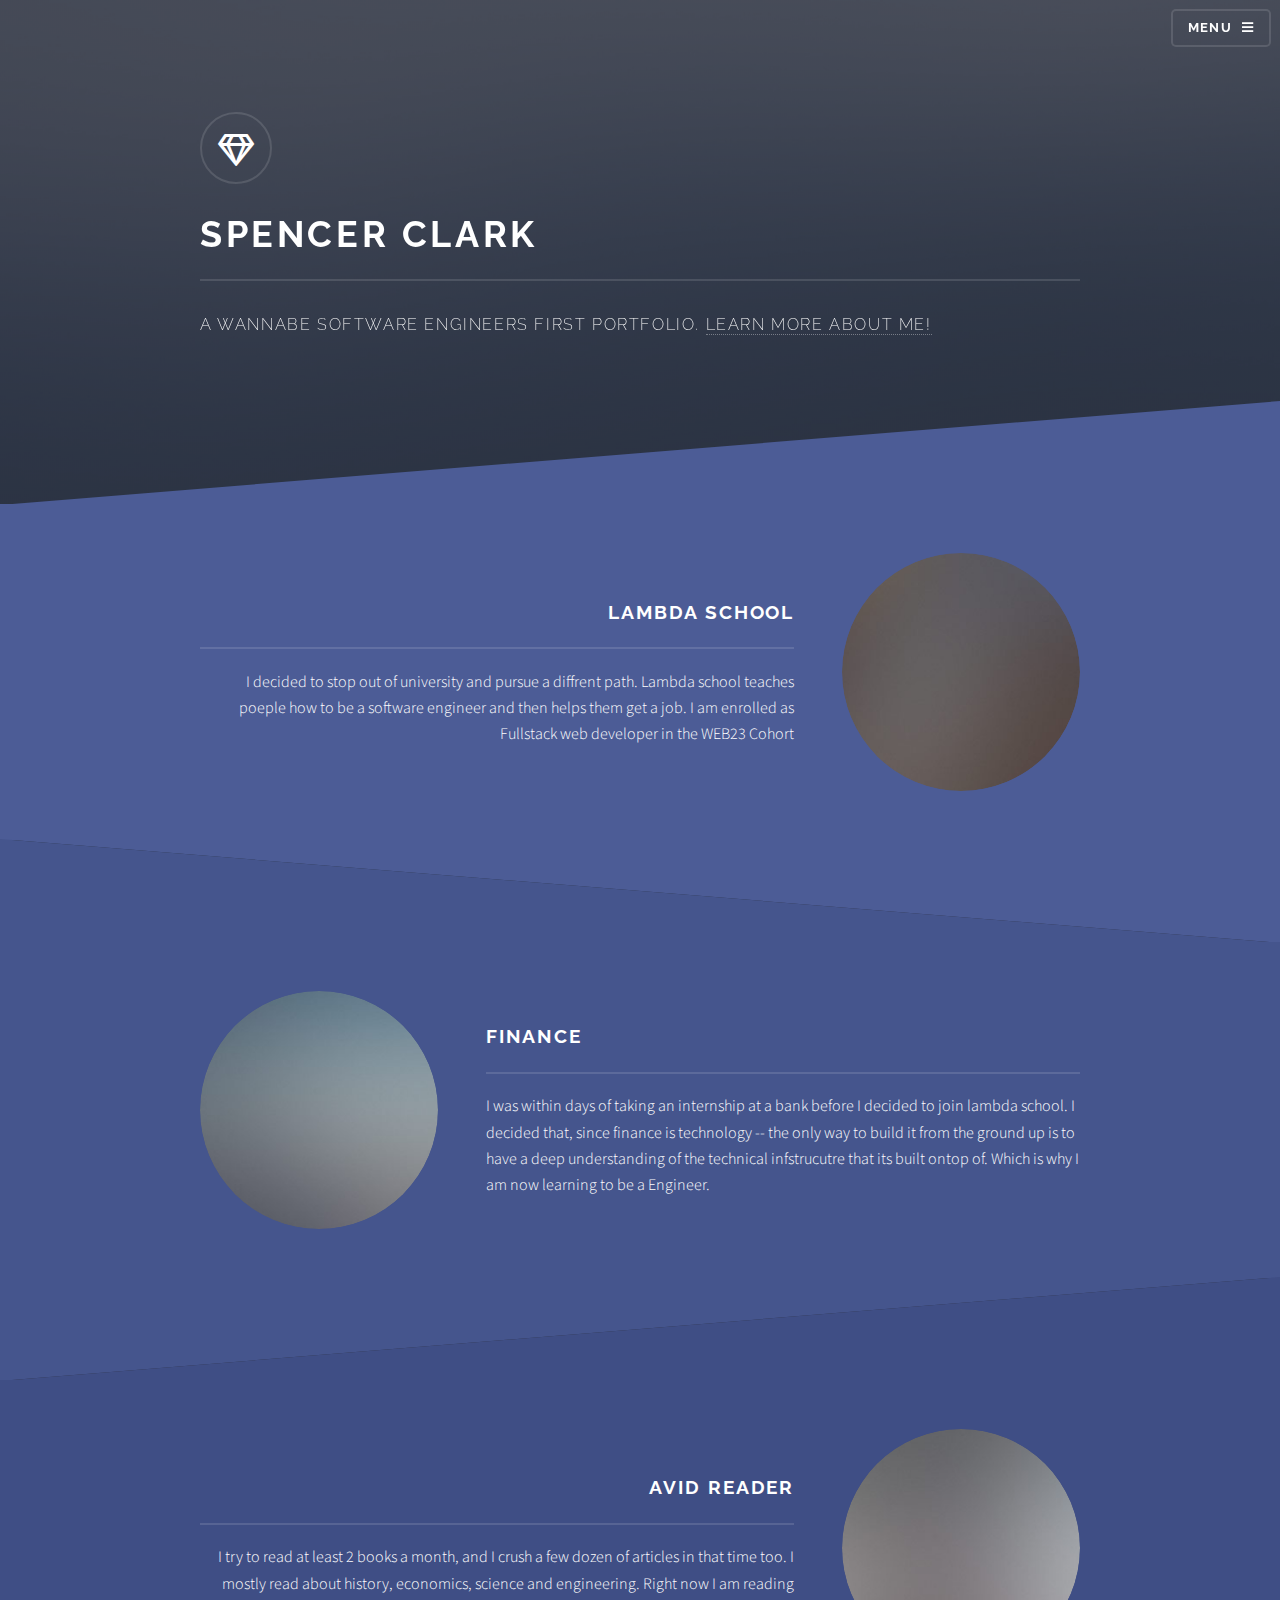
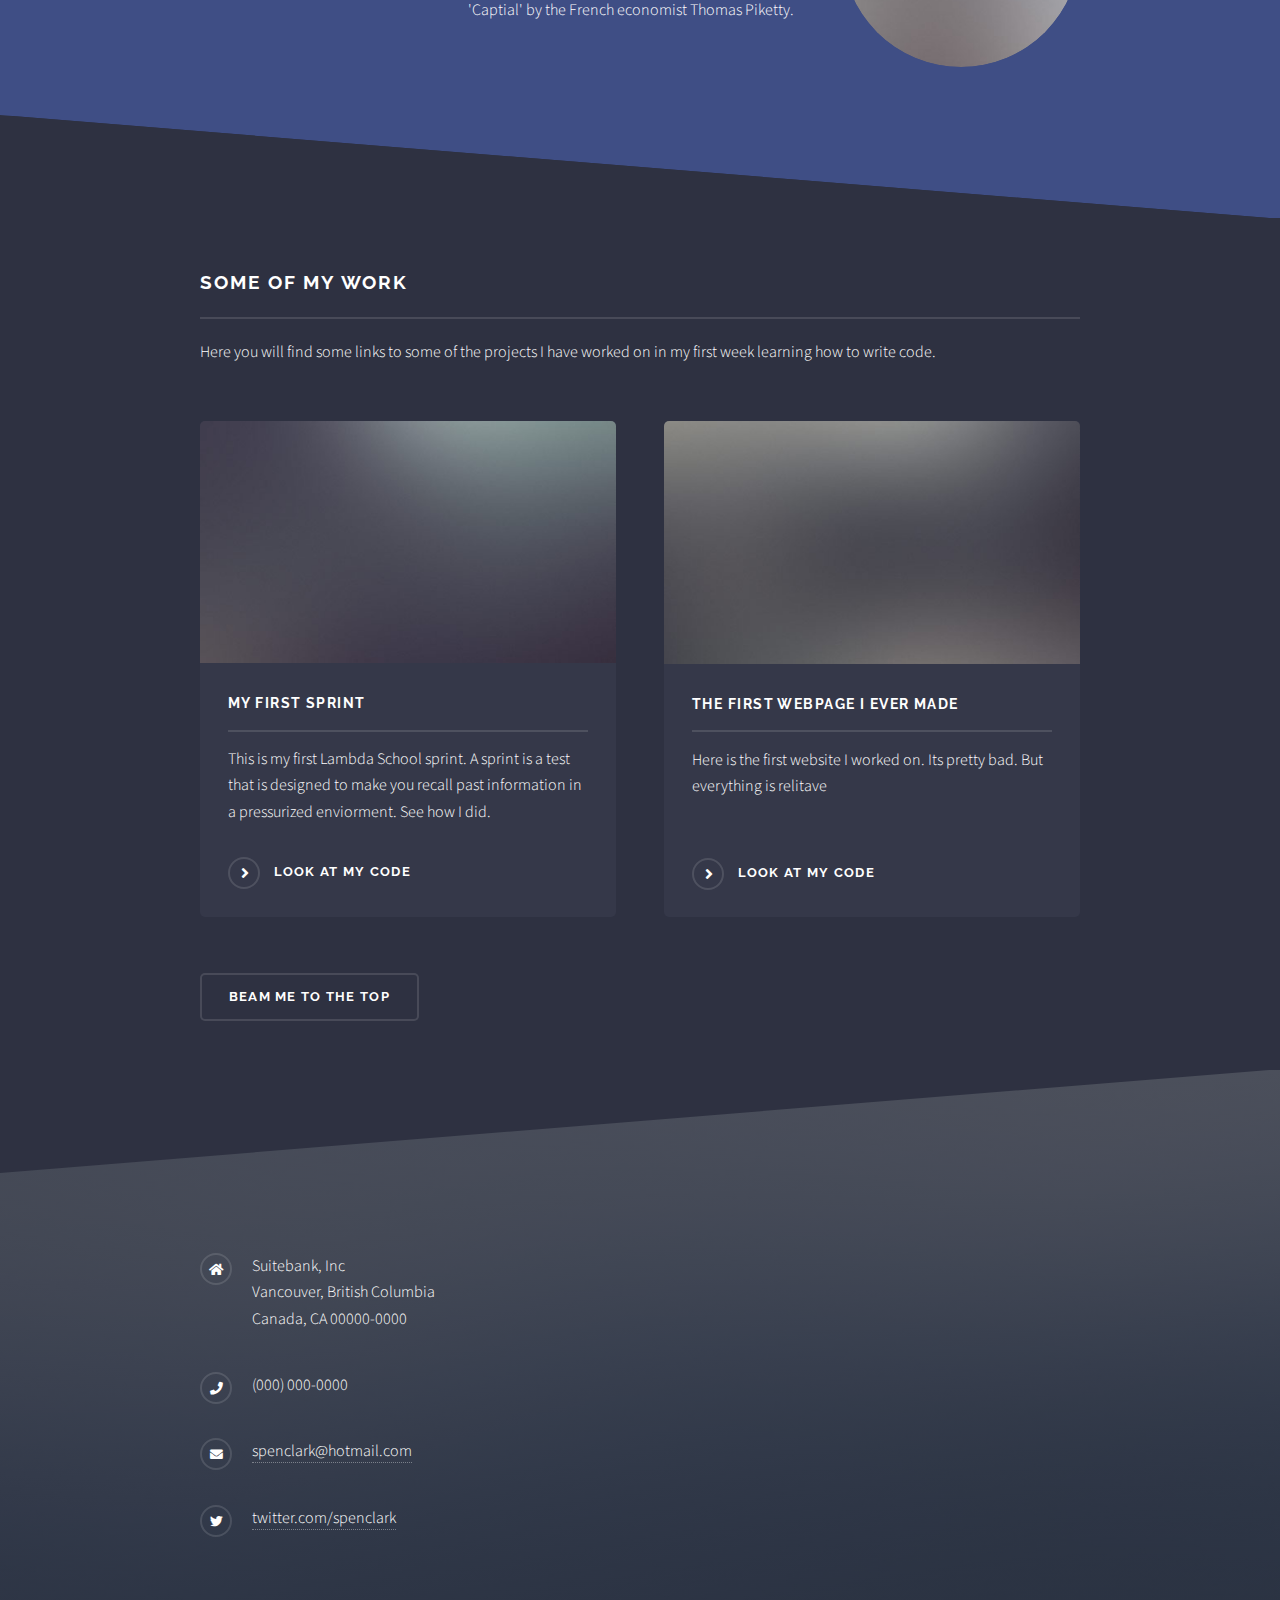
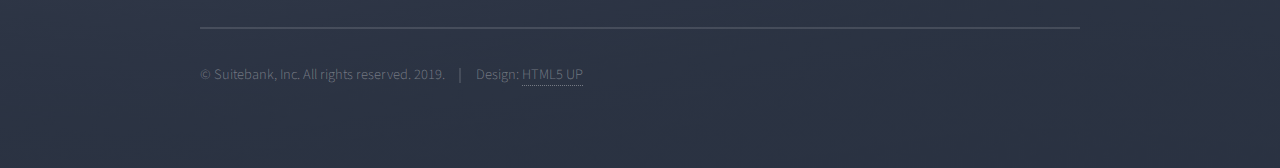
==== index.html @ 0881a4f4 "ready" ====
<!DOCTYPE HTML>
<!--
	Solid State by HTML5 UP
	html5up.net | @ajlkn
	Free for personal and commercial use under the CCA 3.0 license (html5up.net/license)
-->
<html>
	<head>
		<title>Spencer Clark</title>
		<meta charset="utf-8" />
		<meta name="viewport" content="width=device-width, initial-scale=1, user-scalable=no" />
		<link rel="stylesheet" href="assets/css/main.css" />
		<noscript><link rel="stylesheet" href="assets/css/noscript.css" /></noscript>
	</head>
	<body class="is-preload">

		<!-- Page Wrapper -->
			<div id="page-wrapper">

				<!-- Header -->
					<header id="header" class="alt">
						<h1><a href="index.html">Spencer Clark</a></h1>
						<nav>
							<a href="#menu">Menu</a>
						</nav>
					</header>

				<!-- Menu -->
					
				<!-- Banner -->
					<section id="banner">
						<div class="inner">
							<div class="logo"><span class="icon fa-gem"></span></div>
							<h2>Spencer Clark</h2>
							<p>A wannabe software engineers first portfolio. <a href="#learn"> Learn more about me!</a></p>
						</div>
					</section>

				<!-- Wrapper -->
					<section id="wrapper">

						<!-- One -->
							<section id="one" class="wrapper spotlight style1">
								<div class="inner">
									<a id="learn" class="image"><img src="images/pic01.jpg" alt="" /></a>
									<div class="content">
										<h2 class="major">Lambda School</h2>
										<p>I decided to stop out of university and pursue a diffrent path. Lambda school teaches poeple how to be a software engineer and then helps them get a job. I am enrolled as Fullstack web developer in the WEB23 Cohort</p>
										
									</div>
								</div>
							</section>

						<!-- Two -->
							<section id="two" class="wrapper alt spotlight style2">
								<div class="inner">
									<a href="#" class="image"><img src="images/pic02.jpg" alt="" /></a>
									<div class="content">
										<h2 class="major">Finance</h2>
										<p>I was within days of taking an internship at a bank before I decided to join lambda school. I decided that, since finance is technology -- the only way to build it from the ground up is to have a deep understanding of the technical infstrucutre that its built ontop of. Which is why I am now learning to be a Engineer.  </p>
									</div>
								</div>
							</section>

						<!-- Three -->
							<section id="three" class="wrapper spotlight style3">
								<div class="inner">
									<a href="#" class="image"><img src="images/pic03.jpg" alt="" /></a>
									<div class="content">
										<h2 class="major">Avid Reader</h2>
										<p>I try to read at least 2 books a month, and I crush a few dozen of articles in that time too. I mostly read about history, economics, science and engineering. Right now I am reading 'Captial' by the French economist Thomas Piketty.</p>									</div>
								</div>
							</section>

						<!-- Four -->
							<section id="four" class="wrapper alt style1">
								<div class="inner">
									<h2 class="major">Some of my work</h2>
									<p>Here you will find some links to some of the projects I have worked on in my first week learning how to write code.</p>
									<section class="features">
										<article>
											<a href="#" class="image"><img src="images/pic04.jpg" alt="" /></a>
											<h3 class="major">My first sprint</h3>
											<p>This is my first Lambda School sprint. A sprint is a test that is designed to make you recall past information in a pressurized enviorment. See how I did. </p>
											<a href="https://github.com/spenclark/Sprint-Challenge--User-Interface" class="special">Look at my code</a>
										</article>
										<article>
											<a href="#" class="image"><img src="images/pic05.jpg" alt="" /></a>
											<h3 class="major">The first webpage I ever made</h3>
											<p>Here is the first website I worked on. Its pretty bad. But everything is relitave </p>
											<br>
											<a href="ttps://github.com/spenclark/" class="special">Look at my code</a>
										</article>
										
									</section>
									<ul class="actions">
										<li><a href="#" class="button">Beam me to the top</a></li>
									</ul>
								</div>
							</section>

					</section>

				<!-- Footer -->
					<section id="footer">
						<div class="inner">
							
							<ul class="contact">
								<li class="icon solid fa-home">
									Suitebank, Inc<br />
									Vancouver, British Columbia<br />
									Canada, CA 00000-0000
								</li>
								<li class="icon solid fa-phone">(000) 000-0000</li>
								<li class="icon solid fa-envelope"><a href="#">spenclark@hotmail.com</a></li>
								<li class="icon brands fa-twitter"><a href="#">twitter.com/spenclark</a></li>
								
							</ul>
							<ul class="copyright">
								<li>&copy; Suitebank, Inc. All rights reserved. 2019.</li><li>Design: <a href="http://html5up.net">HTML5 UP</a></li>
							</ul>
						</div>
					</section>

			</div>

		<!-- Scripts -->
			<script src="assets/js/jquery.min.js"></script>
			<script src="assets/js/jquery.scrollex.min.js"></script>
			<script src="assets/js/browser.min.js"></script>
			<script src="assets/js/breakpoints.min.js"></script>
			<script src="assets/js/util.js"></script>
			<script src="assets/js/main.js"></script>

	</body>
</html>
---- assets/css/main.css ----
@import url(fontawesome-all.min.css);
@import url("https://fonts.googleapis.com/css?family=Raleway:200,700|Source+Sans+Pro:300,600,300italic,600italic");

/*
	Solid State by HTML5 UP
	html5up.net | @ajlkn
	Free for personal and commercial use under the CCA 3.0 license (html5up.net/license)
*/

html, body, div, span, applet, object,
iframe, h1, h2, h3, h4, h5, h6, p, blockquote,
pre, a, abbr, acronym, address, big, cite,
code, del, dfn, em, img, ins, kbd, q, s, samp,
small, strike, strong, sub, sup, tt, var, b,
u, i, center, dl, dt, dd, ol, ul, li, fieldset,
form, label, legend, table, caption, tbody,
tfoot, thead, tr, th, td, article, aside,
canvas, details, embed, figure, figcaption,
footer, header, hgroup, menu, nav, output, ruby,
section, summary, time, mark, audio, video {
	margin: 0;
	padding: 0;
	border: 0;
	font-size: 100%;
	font: inherit;
	vertical-align: baseline;}

article, aside, details, figcaption, figure,
footer, header, hgroup, menu, nav, section {
	display: block;}

body {
	line-height: 1;
}

ol, ul {
	list-style: none;
}

blockquote, q {
	quotes: none;
}

	blockquote:before, blockquote:after, q:before, q:after {
		content: '';
		content: none;
	}

table {
	border-collapse: collapse;
	border-spacing: 0;
}

body {
	-webkit-text-size-adjust: none;
}

mark {
	background-color: transparent;
	color: inherit;
}

input::-moz-focus-inner {
	border: 0;
	padding: 0;
}

input, select, textarea {
	-moz-appearance: none;
	-webkit-appearance: none;
	-ms-appearance: none;
	appearance: none;
}

/* Basic */

	@-ms-viewport {
		width: device-width;
	}

	body {
		-ms-overflow-style: scrollbar;
	}

	@media screen and (max-width: 480px) {

		html, body {
			min-width: 320px;
		}

	}

	html {
		box-sizing: border-box;
	}

	*, *:before, *:after {
		box-sizing: inherit;
	}

	body {
		background-color: #2e3141;
		background-image: linear-gradient(to top, rgba(46, 49, 65, 0.8), rgba(46, 49, 65, 0.8)), url("../../images/bg.jpg");
		background-size: auto, cover;
		background-attachment: fixed, fixed;
		background-position: center, center;
	}

		body.is-preload *, body.is-preload *:before, body.is-preload *:after {
			-moz-animation: none !important;
			-webkit-animation: none !important;
			-ms-animation: none !important;
			animation: none !important;
			-moz-transition: none !important;
			-webkit-transition: none !important;
			-ms-transition: none !important;
			transition: none !important;
		}

/* Type */

	body, input, select, textarea {
		color: #ffffff;
		font-family: "Source Sans Pro", Helvetica, sans-serif;
		font-size: 16.5pt;
		font-weight: 300;
		line-height: 1.65;
	}

		@media screen and (max-width: 1680px) {

			body, input, select, textarea {
				font-size: 13pt;
			}

		}

		@media screen and (max-width: 1280px) {

			body, input, select, textarea {
				font-size: 12pt;
			}

		}

		@media screen and (max-width: 980px) {

			body, input, select, textarea {
				font-size: 12pt;
			}

		}

		@media screen and (max-width: 736px) {

			body, input, select, textarea {
				font-size: 12pt;
			}

		}

		@media screen and (max-width: 480px) {

			body, input, select, textarea {
				font-size: 12pt;
			}

		}

	a {
		-moz-transition: color 0.2s ease-in-out, border-bottom-color 0.2s ease-in-out;
		-webkit-transition: color 0.2s ease-in-out, border-bottom-color 0.2s ease-in-out;
		-ms-transition: color 0.2s ease-in-out, border-bottom-color 0.2s ease-in-out;
		transition: color 0.2s ease-in-out, border-bottom-color 0.2s ease-in-out;
		border-bottom: dotted 1px rgba(255, 255, 255, 0.35);
		color: #ffffff;
		text-decoration: none;
	}

		a:hover {
			border-bottom-color: transparent;
			color: #ffffff !important;
		}

		a.special:not(.button) {
			text-decoration: none;
			border-bottom: 0;
			display: block;
			font-family: Raleway, Helvetica, sans-serif;
			font-size: 0.8em;
			font-weight: 700;
			letter-spacing: 0.1em;
			margin: 0 0 2em 0;
			text-transform: uppercase;
		}

			a.special:not(.button):before {
				-moz-osx-font-smoothing: grayscale;
				-webkit-font-smoothing: antialiased;
				display: inline-block;
				font-style: normal;
				font-variant: normal;
				text-rendering: auto;
				line-height: 1;
				text-transform: none !important;
				font-family: 'Font Awesome 5 Free';
				font-weight: 900;
			}

			a.special:not(.button):before {
				-moz-transition: background-color 0.2s ease-in-out;
				-webkit-transition: background-color 0.2s ease-in-out;
				-ms-transition: background-color 0.2s ease-in-out;
				transition: background-color 0.2s ease-in-out;
				border-radius: 100%;
				border: solid 2px rgba(255, 255, 255, 0.125);
				content: '\f105';
				display: inline-block;
				font-size: 1.25em;
				height: 2em;
				line-height: 1.75em;
				margin-right: 0.85em;
				text-align: center;
				text-indent: 0.15em;
				vertical-align: middle;
				width: 2em;
			}

			a.special:not(.button):hover:before {
				background-color: rgba(255, 255, 255, 0.025);
			}

			a.special:not(.button):active:before {
				background-color: rgba(255, 255, 255, 0.075);
			}

	strong, b {
		color: #ffffff;
		font-weight: 600;
	}

	em, i {
		font-style: italic;
	}

	p {
		margin: 0 0 2em 0;
	}

	h1, h2, h3, h4, h5, h6 {
		color: #ffffff;
		font-family: Raleway, Helvetica, sans-serif;
		font-weight: 700;
		letter-spacing: 0.1em;
		margin: 0 0 1em 0;
		text-transform: uppercase;
	}

		h1 a, h2 a, h3 a, h4 a, h5 a, h6 a {
			color: inherit;
			text-decoration: none;
			border-bottom: 0;
		}

		h1 span, h2 span, h3 span, h4 span, h5 span, h6 span {
			font-weight: 200;
		}

		h1.major, h2.major, h3.major, h4.major, h5.major, h6.major {
			padding-bottom: 1em;
			border-bottom: solid 2px rgba(255, 255, 255, 0.125);
		}

	h2 {
		font-size: 1.2em;
	}

	h3 {
		font-size: 0.9em;
	}

	h4 {
		font-size: 0.7em;
	}

	h5 {
		font-size: 0.7em;
	}

	h6 {
		font-size: 0.7em;
	}

	@media screen and (max-width: 736px) {

		h2 {
			font-size: 1em;
		}

		h3 {
			font-size: 0.8em;
		}

	}

	sub {
		font-size: 0.8em;
		position: relative;
		top: 0.5em;
	}

	sup {
		font-size: 0.8em;
		position: relative;
		top: -0.5em;
	}

	blockquote {
		border-left: solid 4px rgba(255, 255, 255, 0.125);
		font-style: italic;
		margin: 0 0 2em 0;
		padding: 0.5em 0 0.5em 2em;
	}

	code {
		background: rgba(255, 255, 255, 0.025);
		border-radius: 5px;
		border: solid 2px rgba(255, 255, 255, 0.125);
		font-family: "Courier New", monospace;
		font-size: 0.9em;
		margin: 0 0.25em;
		padding: 0.25em 0.65em;
	}

	pre {
		-webkit-overflow-scrolling: touch;
		font-family: "Courier New", monospace;
		font-size: 0.9em;
		margin: 0 0 2em 0;
	}

		pre code {
			display: block;
			line-height: 1.75em;
			padding: 1em 1.5em;
			overflow-x: auto;
		}

	hr {
		border: 0;
		border-bottom: solid 2px rgba(255, 255, 255, 0.125);
		margin: 2.5em 0;
	}

		hr.major {
			margin: 4em 0;
		}

	.align-left {
		text-align: left;
	}

	.align-center {
		text-align: center;
	}

	.align-right {
		text-align: right;
	}

/* Row */

	.row {
		display: flex;
		flex-wrap: wrap;
		box-sizing: border-box;
		align-items: stretch;
	}

		.row > * {
			box-sizing: border-box;
		}

		.row.gtr-uniform > * > :last-child {
			margin-bottom: 0;
		}

		.row.aln-left {
			justify-content: flex-start;
		}

		.row.aln-center {
			justify-content: center;
		}

		.row.aln-right {
			justify-content: flex-end;
		}

		.row.aln-top {
			align-items: flex-start;
		}

		.row.aln-middle {
			align-items: center;
		}

		.row.aln-bottom {
			align-items: flex-end;
		}

		.row > .imp {
			order: -1;
		}

		.row > .col-1 {
			width: 8.33333%;
		}

		.row > .off-1 {
			margin-left: 8.33333%;
		}

		.row > .col-2 {
			width: 16.66667%;
		}

		.row > .off-2 {
			margin-left: 16.66667%;
		}

		.row > .col-3 {
			width: 25%;
		}

		.row > .off-3 {
			margin-left: 25%;
		}

		.row > .col-4 {
			width: 33.33333%;
		}

		.row > .off-4 {
			margin-left: 33.33333%;
		}

		.row > .col-5 {
			width: 41.66667%;
		}

		.row > .off-5 {
			margin-left: 41.66667%;
		}

		.row > .col-6 {
			width: 50%;
		}

		.row > .off-6 {
			margin-left: 50%;
		}

		.row > .col-7 {
			width: 58.33333%;
		}

		.row > .off-7 {
			margin-left: 58.33333%;
		}

		.row > .col-8 {
			width: 66.66667%;
		}

		.row > .off-8 {
			margin-left: 66.66667%;
		}

		.row > .col-9 {
			width: 75%;
		}

		.row > .off-9 {
			margin-left: 75%;
		}

		.row > .col-10 {
			width: 83.33333%;
		}

		.row > .off-10 {
			margin-left: 83.33333%;
		}

		.row > .col-11 {
			width: 91.66667%;
		}

		.row > .off-11 {
			margin-left: 91.66667%;
		}

		.row > .col-12 {
			width: 100%;
		}

		.row > .off-12 {
			margin-left: 100%;
		}

		.row.gtr-0 {
			margin-top: 0;
			margin-left: 0em;
		}

			.row.gtr-0 > * {
				padding: 0 0 0 0em;
			}

			.row.gtr-0.gtr-uniform {
				margin-top: 0em;
			}

				.row.gtr-0.gtr-uniform > * {
					padding-top: 0em;
				}

		.row.gtr-25 {
			margin-top: 0;
			margin-left: -0.4375em;
		}

			.row.gtr-25 > * {
				padding: 0 0 0 0.4375em;
			}

			.row.gtr-25.gtr-uniform {
				margin-top: -0.4375em;
			}

				.row.gtr-25.gtr-uniform > * {
					padding-top: 0.4375em;
				}

		.row.gtr-50 {
			margin-top: 0;
			margin-left: -0.875em;
		}

			.row.gtr-50 > * {
				padding: 0 0 0 0.875em;
			}

			.row.gtr-50.gtr-uniform {
				margin-top: -0.875em;
			}

				.row.gtr-50.gtr-uniform > * {
					padding-top: 0.875em;
				}

		.row {
			margin-top: 0;
			margin-left: -1.75em;
		}

			.row > * {
				padding: 0 0 0 1.75em;
			}

			.row.gtr-uniform {
				margin-top: -1.75em;
			}

				.row.gtr-uniform > * {
					padding-top: 1.75em;
				}

		.row.gtr-150 {
			margin-top: 0;
			margin-left: -2.625em;
		}

			.row.gtr-150 > * {
				padding: 0 0 0 2.625em;
			}

			.row.gtr-150.gtr-uniform {
				margin-top: -2.625em;
			}

				.row.gtr-150.gtr-uniform > * {
					padding-top: 2.625em;
				}

		.row.gtr-200 {
			margin-top: 0;
			margin-left: -3.5em;
		}

			.row.gtr-200 > * {
				padding: 0 0 0 3.5em;
			}

			.row.gtr-200.gtr-uniform {
				margin-top: -3.5em;
			}

				.row.gtr-200.gtr-uniform > * {
					padding-top: 3.5em;
				}

		@media screen and (max-width: 1680px) {

			.row {
				display: flex;
				flex-wrap: wrap;
				box-sizing: border-box;
				align-items: stretch;
			}

				.row > * {
					box-sizing: border-box;
				}

				.row.gtr-uniform > * > :last-child {
					margin-bottom: 0;
				}

				.row.aln-left {
					justify-content: flex-start;
				}

				.row.aln-center {
					justify-content: center;
				}

				.row.aln-right {
					justify-content: flex-end;
				}

				.row.aln-top {
					align-items: flex-start;
				}

				.row.aln-middle {
					align-items: center;
				}

				.row.aln-bottom {
					align-items: flex-end;
				}

				.row > .imp-xlarge {
					order: -1;
				}

				.row > .col-1-xlarge {
					width: 8.33333%;
				}

				.row > .off-1-xlarge {
					margin-left: 8.33333%;
				}

				.row > .col-2-xlarge {
					width: 16.66667%;
				}

				.row > .off-2-xlarge {
					margin-left: 16.66667%;
				}

				.row > .col-3-xlarge {
					width: 25%;
				}

				.row > .off-3-xlarge {
					margin-left: 25%;
				}

				.row > .col-4-xlarge {
					width: 33.33333%;
				}

				.row > .off-4-xlarge {
					margin-left: 33.33333%;
				}

				.row > .col-5-xlarge {
					width: 41.66667%;
				}

				.row > .off-5-xlarge {
					margin-left: 41.66667%;
				}

				.row > .col-6-xlarge {
					width: 50%;
				}

				.row > .off-6-xlarge {
					margin-left: 50%;
				}

				.row > .col-7-xlarge {
					width: 58.33333%;
				}

				.row > .off-7-xlarge {
					margin-left: 58.33333%;
				}

				.row > .col-8-xlarge {
					width: 66.66667%;
				}

				.row > .off-8-xlarge {
					margin-left: 66.66667%;
				}

				.row > .col-9-xlarge {
					width: 75%;
				}

				.row > .off-9-xlarge {
					margin-left: 75%;
				}

				.row > .col-10-xlarge {
					width: 83.33333%;
				}

				.row > .off-10-xlarge {
					margin-left: 83.33333%;
				}

				.row > .col-11-xlarge {
					width: 91.66667%;
				}

				.row > .off-11-xlarge {
					margin-left: 91.66667%;
				}

				.row > .col-12-xlarge {
					width: 100%;
				}

				.row > .off-12-xlarge {
					margin-left: 100%;
				}

				.row.gtr-0 {
					margin-top: 0;
					margin-left: 0em;
				}

					.row.gtr-0 > * {
						padding: 0 0 0 0em;
					}

					.row.gtr-0.gtr-uniform {
						margin-top: 0em;
					}

						.row.gtr-0.gtr-uniform > * {
							padding-top: 0em;
						}

				.row.gtr-25 {
					margin-top: 0;
					margin-left: -0.4375em;
				}

					.row.gtr-25 > * {
						padding: 0 0 0 0.4375em;
					}

					.row.gtr-25.gtr-uniform {
						margin-top: -0.4375em;
					}

						.row.gtr-25.gtr-uniform > * {
							padding-top: 0.4375em;
						}

				.row.gtr-50 {
					margin-top: 0;
					margin-left: -0.875em;
				}

					.row.gtr-50 > * {
						padding: 0 0 0 0.875em;
					}

					.row.gtr-50.gtr-uniform {
						margin-top: -0.875em;
					}

						.row.gtr-50.gtr-uniform > * {
							padding-top: 0.875em;
						}

				.row {
					margin-top: 0;
					margin-left: -1.75em;
				}

					.row > * {
						padding: 0 0 0 1.75em;
					}

					.row.gtr-uniform {
						margin-top: -1.75em;
					}

						.row.gtr-uniform > * {
							padding-top: 1.75em;
						}

				.row.gtr-150 {
					margin-top: 0;
					margin-left: -2.625em;
				}

					.row.gtr-150 > * {
						padding: 0 0 0 2.625em;
					}

					.row.gtr-150.gtr-uniform {
						margin-top: -2.625em;
					}

						.row.gtr-150.gtr-uniform > * {
							padding-top: 2.625em;
						}

				.row.gtr-200 {
					margin-top: 0;
					margin-left: -3.5em;
				}

					.row.gtr-200 > * {
						padding: 0 0 0 3.5em;
					}

					.row.gtr-200.gtr-uniform {
						margin-top: -3.5em;
					}

						.row.gtr-200.gtr-uniform > * {
							padding-top: 3.5em;
						}

		}

		@media screen and (max-width: 1280px) {

			.row {
				display: flex;
				flex-wrap: wrap;
				box-sizing: border-box;
				align-items: stretch;
			}

				.row > * {
					box-sizing: border-box;
				}

				.row.gtr-uniform > * > :last-child {
					margin-bottom: 0;
				}

				.row.aln-left {
					justify-content: flex-start;
				}

				.row.aln-center {
					justify-content: center;
				}

				.row.aln-right {
					justify-content: flex-end;
				}

				.row.aln-top {
					align-items: flex-start;
				}

				.row.aln-middle {
					align-items: center;
				}

				.row.aln-bottom {
					align-items: flex-end;
				}

				.row > .imp-large {
					order: -1;
				}

				.row > .col-1-large {
					width: 8.33333%;
				}

				.row > .off-1-large {
					margin-left: 8.33333%;
				}

				.row > .col-2-large {
					width: 16.66667%;
				}

				.row > .off-2-large {
					margin-left: 16.66667%;
				}

				.row > .col-3-large {
					width: 25%;
				}

				.row > .off-3-large {
					margin-left: 25%;
				}

				.row > .col-4-large {
					width: 33.33333%;
				}

				.row > .off-4-large {
					margin-left: 33.33333%;
				}

				.row > .col-5-large {
					width: 41.66667%;
				}

				.row > .off-5-large {
					margin-left: 41.66667%;
				}

				.row > .col-6-large {
					width: 50%;
				}

				.row > .off-6-large {
					margin-left: 50%;
				}

				.row > .col-7-large {
					width: 58.33333%;
				}

				.row > .off-7-large {
					margin-left: 58.33333%;
				}

				.row > .col-8-large {
					width: 66.66667%;
				}

				.row > .off-8-large {
					margin-left: 66.66667%;
				}

				.row > .col-9-large {
					width: 75%;
				}

				.row > .off-9-large {
					margin-left: 75%;
				}

				.row > .col-10-large {
					width: 83.33333%;
				}

				.row > .off-10-large {
					margin-left: 83.33333%;
				}

				.row > .col-11-large {
					width: 91.66667%;
				}

				.row > .off-11-large {
					margin-left: 91.66667%;
				}

				.row > .col-12-large {
					width: 100%;
				}

				.row > .off-12-large {
					margin-left: 100%;
				}

				.row.gtr-0 {
					margin-top: 0;
					margin-left: 0em;
				}

					.row.gtr-0 > * {
						padding: 0 0 0 0em;
					}

					.row.gtr-0.gtr-uniform {
						margin-top: 0em;
					}

						.row.gtr-0.gtr-uniform > * {
							padding-top: 0em;
						}

				.row.gtr-25 {
					margin-top: 0;
					margin-left: -0.4375em;
				}

					.row.gtr-25 > * {
						padding: 0 0 0 0.4375em;
					}

					.row.gtr-25.gtr-uniform {
						margin-top: -0.4375em;
					}

						.row.gtr-25.gtr-uniform > * {
							padding-top: 0.4375em;
						}

				.row.gtr-50 {
					margin-top: 0;
					margin-left: -0.875em;
				}

					.row.gtr-50 > * {
						padding: 0 0 0 0.875em;
					}

					.row.gtr-50.gtr-uniform {
						margin-top: -0.875em;
					}

						.row.gtr-50.gtr-uniform > * {
							padding-top: 0.875em;
						}

				.row {
					margin-top: 0;
					margin-left: -1.75em;
				}

					.row > * {
						padding: 0 0 0 1.75em;
					}

					.row.gtr-uniform {
						margin-top: -1.75em;
					}

						.row.gtr-uniform > * {
							padding-top: 1.75em;
						}

				.row.gtr-150 {
					margin-top: 0;
					margin-left: -2.625em;
				}

					.row.gtr-150 > * {
						padding: 0 0 0 2.625em;
					}

					.row.gtr-150.gtr-uniform {
						margin-top: -2.625em;
					}

						.row.gtr-150.gtr-uniform > * {
							padding-top: 2.625em;
						}

				.row.gtr-200 {
					margin-top: 0;
					margin-left: -3.5em;
				}

					.row.gtr-200 > * {
						padding: 0 0 0 3.5em;
					}

					.row.gtr-200.gtr-uniform {
						margin-top: -3.5em;
					}

						.row.gtr-200.gtr-uniform > * {
							padding-top: 3.5em;
						}

		}

		@media screen and (max-width: 980px) {

			.row {
				display: flex;
				flex-wrap: wrap;
				box-sizing: border-box;
				align-items: stretch;
			}

				.row > * {
					box-sizing: border-box;
				}

				.row.gtr-uniform > * > :last-child {
					margin-bottom: 0;
				}

				.row.aln-left {
					justify-content: flex-start;
				}

				.row.aln-center {
					justify-content: center;
				}

				.row.aln-right {
					justify-content: flex-end;
				}

				.row.aln-top {
					align-items: flex-start;
				}

				.row.aln-middle {
					align-items: center;
				}

				.row.aln-bottom {
					align-items: flex-end;
				}

				.row > .imp-medium {
					order: -1;
				}

				.row > .col-1-medium {
					width: 8.33333%;
				}

				.row > .off-1-medium {
					margin-left: 8.33333%;
				}

				.row > .col-2-medium {
					width: 16.66667%;
				}

				.row > .off-2-medium {
					margin-left: 16.66667%;
				}

				.row > .col-3-medium {
					width: 25%;
				}

				.row > .off-3-medium {
					margin-left: 25%;
				}

				.row > .col-4-medium {
					width: 33.33333%;
				}

				.row > .off-4-medium {
					margin-left: 33.33333%;
				}

				.row > .col-5-medium {
					width: 41.66667%;
				}

				.row > .off-5-medium {
					margin-left: 41.66667%;
				}

				.row > .col-6-medium {
					width: 50%;
				}

				.row > .off-6-medium {
					margin-left: 50%;
				}

				.row > .col-7-medium {
					width: 58.33333%;
				}

				.row > .off-7-medium {
					margin-left: 58.33333%;
				}

				.row > .col-8-medium {
					width: 66.66667%;
				}

				.row > .off-8-medium {
					margin-left: 66.66667%;
				}

				.row > .col-9-medium {
					width: 75%;
				}

				.row > .off-9-medium {
					margin-left: 75%;
				}

				.row > .col-10-medium {
					width: 83.33333%;
				}

				.row > .off-10-medium {
					margin-left: 83.33333%;
				}

				.row > .col-11-medium {
					width: 91.66667%;
				}

				.row > .off-11-medium {
					margin-left: 91.66667%;
				}

				.row > .col-12-medium {
					width: 100%;
				}

				.row > .off-12-medium {
					margin-left: 100%;
				}

				.row.gtr-0 {
					margin-top: 0;
					margin-left: 0em;
				}

					.row.gtr-0 > * {
						padding: 0 0 0 0em;
					}

					.row.gtr-0.gtr-uniform {
						margin-top: 0em;
					}

						.row.gtr-0.gtr-uniform > * {
							padding-top: 0em;
						}

				.row.gtr-25 {
					margin-top: 0;
					margin-left: -0.4375em;
				}

					.row.gtr-25 > * {
						padding: 0 0 0 0.4375em;
					}

					.row.gtr-25.gtr-uniform {
						margin-top: -0.4375em;
					}

						.row.gtr-25.gtr-uniform > * {
							padding-top: 0.4375em;
						}

				.row.gtr-50 {
					margin-top: 0;
					margin-left: -0.875em;
				}

					.row.gtr-50 > * {
						padding: 0 0 0 0.875em;
					}

					.row.gtr-50.gtr-uniform {
						margin-top: -0.875em;
					}

						.row.gtr-50.gtr-uniform > * {
							padding-top: 0.875em;
						}

				.row {
					margin-top: 0;
					margin-left: -1.75em;
				}

					.row > * {
						padding: 0 0 0 1.75em;
					}

					.row.gtr-uniform {
						margin-top: -1.75em;
					}

						.row.gtr-uniform > * {
							padding-top: 1.75em;
						}

				.row.gtr-150 {
					margin-top: 0;
					margin-left: -2.625em;
				}

					.row.gtr-150 > * {
						padding: 0 0 0 2.625em;
					}

					.row.gtr-150.gtr-uniform {
						margin-top: -2.625em;
					}

						.row.gtr-150.gtr-uniform > * {
							padding-top: 2.625em;
						}

				.row.gtr-200 {
					margin-top: 0;
					margin-left: -3.5em;
				}

					.row.gtr-200 > * {
						padding: 0 0 0 3.5em;
					}

					.row.gtr-200.gtr-uniform {
						margin-top: -3.5em;
					}

						.row.gtr-200.gtr-uniform > * {
							padding-top: 3.5em;
						}

		}

		@media screen and (max-width: 736px) {

			.row {
				display: flex;
				flex-wrap: wrap;
				box-sizing: border-box;
				align-items: stretch;
			}

				.row > * {
					box-sizing: border-box;
				}

				.row.gtr-uniform > * > :last-child {
					margin-bottom: 0;
				}

				.row.aln-left {
					justify-content: flex-start;
				}

				.row.aln-center {
					justify-content: center;
				}

				.row.aln-right {
					justify-content: flex-end;
				}

				.row.aln-top {
					align-items: flex-start;
				}

				.row.aln-middle {
					align-items: center;
				}

				.row.aln-bottom {
					align-items: flex-end;
				}

				.row > .imp-small {
					order: -1;
				}

				.row > .col-1-small {
					width: 8.33333%;
				}

				.row > .off-1-small {
					margin-left: 8.33333%;
				}

				.row > .col-2-small {
					width: 16.66667%;
				}

				.row > .off-2-small {
					margin-left: 16.66667%;
				}

				.row > .col-3-small {
					width: 25%;
				}

				.row > .off-3-small {
					margin-left: 25%;
				}

				.row > .col-4-small {
					width: 33.33333%;
				}

				.row > .off-4-small {
					margin-left: 33.33333%;
				}

				.row > .col-5-small {
					width: 41.66667%;
				}

				.row > .off-5-small {
					margin-left: 41.66667%;
				}

				.row > .col-6-small {
					width: 50%;
				}

				.row > .off-6-small {
					margin-left: 50%;
				}

				.row > .col-7-small {
					width: 58.33333%;
				}

				.row > .off-7-small {
					margin-left: 58.33333%;
				}

				.row > .col-8-small {
					width: 66.66667%;
				}

				.row > .off-8-small {
					margin-left: 66.66667%;
				}

				.row > .col-9-small {
					width: 75%;
				}

				.row > .off-9-small {
					margin-left: 75%;
				}

				.row > .col-10-small {
					width: 83.33333%;
				}

				.row > .off-10-small {
					margin-left: 83.33333%;
				}

				.row > .col-11-small {
					width: 91.66667%;
				}

				.row > .off-11-small {
					margin-left: 91.66667%;
				}

				.row > .col-12-small {
					width: 100%;
				}

				.row > .off-12-small {
					margin-left: 100%;
				}

				.row.gtr-0 {
					margin-top: 0;
					margin-left: 0em;
				}

					.row.gtr-0 > * {
						padding: 0 0 0 0em;
					}

					.row.gtr-0.gtr-uniform {
						margin-top: 0em;
					}

						.row.gtr-0.gtr-uniform > * {
							padding-top: 0em;
						}

				.row.gtr-25 {
					margin-top: 0;
					margin-left: -0.3125em;
				}

					.row.gtr-25 > * {
						padding: 0 0 0 0.3125em;
					}

					.row.gtr-25.gtr-uniform {
						margin-top: -0.3125em;
					}

						.row.gtr-25.gtr-uniform > * {
							padding-top: 0.3125em;
						}

				.row.gtr-50 {
					margin-top: 0;
					margin-left: -0.625em;
				}

					.row.gtr-50 > * {
						padding: 0 0 0 0.625em;
					}

					.row.gtr-50.gtr-uniform {
						margin-top: -0.625em;
					}

						.row.gtr-50.gtr-uniform > * {
							padding-top: 0.625em;
						}

				.row {
					margin-top: 0;
					margin-left: -1.25em;
				}

					.row > * {
						padding: 0 0 0 1.25em;
					}

					.row.gtr-uniform {
						margin-top: -1.25em;
					}

						.row.gtr-uniform > * {
							padding-top: 1.25em;
						}

				.row.gtr-150 {
					margin-top: 0;
					margin-left: -1.875em;
				}

					.row.gtr-150 > * {
						padding: 0 0 0 1.875em;
					}

					.row.gtr-150.gtr-uniform {
						margin-top: -1.875em;
					}

						.row.gtr-150.gtr-uniform > * {
							padding-top: 1.875em;
						}

				.row.gtr-200 {
					margin-top: 0;
					margin-left: -2.5em;
				}

					.row.gtr-200 > * {
						padding: 0 0 0 2.5em;
					}

					.row.gtr-200.gtr-uniform {
						margin-top: -2.5em;
					}

						.row.gtr-200.gtr-uniform > * {
							padding-top: 2.5em;
						}

		}

		@media screen and (max-width: 480px) {

			.row {
				display: flex;
				flex-wrap: wrap;
				box-sizing: border-box;
				align-items: stretch;
			}

				.row > * {
					box-sizing: border-box;
				}

				.row.gtr-uniform > * > :last-child {
					margin-bottom: 0;
				}

				.row.aln-left {
					justify-content: flex-start;
				}

				.row.aln-center {
					justify-content: center;
				}

				.row.aln-right {
					justify-content: flex-end;
				}

				.row.aln-top {
					align-items: flex-start;
				}

				.row.aln-middle {
					align-items: center;
				}

				.row.aln-bottom {
					align-items: flex-end;
				}

				.row > .imp-xsmall {
					order: -1;
				}

				.row > .col-1-xsmall {
					width: 8.33333%;
				}

				.row > .off-1-xsmall {
					margin-left: 8.33333%;
				}

				.row > .col-2-xsmall {
					width: 16.66667%;
				}

				.row > .off-2-xsmall {
					margin-left: 16.66667%;
				}

				.row > .col-3-xsmall {
					width: 25%;
				}

				.row > .off-3-xsmall {
					margin-left: 25%;
				}

				.row > .col-4-xsmall {
					width: 33.33333%;
				}

				.row > .off-4-xsmall {
					margin-left: 33.33333%;
				}

				.row > .col-5-xsmall {
					width: 41.66667%;
				}

				.row > .off-5-xsmall {
					margin-left: 41.66667%;
				}

				.row > .col-6-xsmall {
					width: 50%;
				}

				.row > .off-6-xsmall {
					margin-left: 50%;
				}

				.row > .col-7-xsmall {
					width: 58.33333%;
				}

				.row > .off-7-xsmall {
					margin-left: 58.33333%;
				}

				.row > .col-8-xsmall {
					width: 66.66667%;
				}

				.row > .off-8-xsmall {
					margin-left: 66.66667%;
				}

				.row > .col-9-xsmall {
					width: 75%;
				}

				.row > .off-9-xsmall {
					margin-left: 75%;
				}

				.row > .col-10-xsmall {
					width: 83.33333%;
				}

				.row > .off-10-xsmall {
					margin-left: 83.33333%;
				}

				.row > .col-11-xsmall {
					width: 91.66667%;
				}

				.row > .off-11-xsmall {
					margin-left: 91.66667%;
				}

				.row > .col-12-xsmall {
					width: 100%;
				}

				.row > .off-12-xsmall {
					margin-left: 100%;
				}

				.row.gtr-0 {
					margin-top: 0;
					margin-left: 0em;
				}

					.row.gtr-0 > * {
						padding: 0 0 0 0em;
					}

					.row.gtr-0.gtr-uniform {
						margin-top: 0em;
					}

						.row.gtr-0.gtr-uniform > * {
							padding-top: 0em;
						}

				.row.gtr-25 {
					margin-top: 0;
					margin-left: -0.3125em;
				}

					.row.gtr-25 > * {
						padding: 0 0 0 0.3125em;
					}

					.row.gtr-25.gtr-uniform {
						margin-top: -0.3125em;
					}

						.row.gtr-25.gtr-uniform > * {
							padding-top: 0.3125em;
						}

				.row.gtr-50 {
					margin-top: 0;
					margin-left: -0.625em;
				}

					.row.gtr-50 > * {
						padding: 0 0 0 0.625em;
					}

					.row.gtr-50.gtr-uniform {
						margin-top: -0.625em;
					}

						.row.gtr-50.gtr-uniform > * {
							padding-top: 0.625em;
						}

				.row {
					margin-top: 0;
					margin-left: -1.25em;
				}

					.row > * {
						padding: 0 0 0 1.25em;
					}

					.row.gtr-uniform {
						margin-top: -1.25em;
					}

						.row.gtr-uniform > * {
							padding-top: 1.25em;
						}

				.row.gtr-150 {
					margin-top: 0;
					margin-left: -1.875em;
				}

					.row.gtr-150 > * {
						padding: 0 0 0 1.875em;
					}

					.row.gtr-150.gtr-uniform {
						margin-top: -1.875em;
					}

						.row.gtr-150.gtr-uniform > * {
							padding-top: 1.875em;
						}

				.row.gtr-200 {
					margin-top: 0;
					margin-left: -2.5em;
				}

					.row.gtr-200 > * {
						padding: 0 0 0 2.5em;
					}

					.row.gtr-200.gtr-uniform {
						margin-top: -2.5em;
					}

						.row.gtr-200.gtr-uniform > * {
							padding-top: 2.5em;
						}

		}

		@media screen and (max-width: 360px) {

			.row {
				display: flex;
				flex-wrap: wrap;
				box-sizing: border-box;
				align-items: stretch;
			}

				.row > * {
					box-sizing: border-box;
				}

				.row.gtr-uniform > * > :last-child {
					margin-bottom: 0;
				}

				.row.aln-left {
					justify-content: flex-start;
				}

				.row.aln-center {
					justify-content: center;
				}

				.row.aln-right {
					justify-content: flex-end;
				}

				.row.aln-top {
					align-items: flex-start;
				}

				.row.aln-middle {
					align-items: center;
				}

				.row.aln-bottom {
					align-items: flex-end;
				}

				.row > .imp-xxsmall {
					order: -1;
				}

				.row > .col-1-xxsmall {
					width: 8.33333%;
				}

				.row > .off-1-xxsmall {
					margin-left: 8.33333%;
				}

				.row > .col-2-xxsmall {
					width: 16.66667%;
				}

				.row > .off-2-xxsmall {
					margin-left: 16.66667%;
				}

				.row > .col-3-xxsmall {
					width: 25%;
				}

				.row > .off-3-xxsmall {
					margin-left: 25%;
				}

				.row > .col-4-xxsmall {
					width: 33.33333%;
				}

				.row > .off-4-xxsmall {
					margin-left: 33.33333%;
				}

				.row > .col-5-xxsmall {
					width: 41.66667%;
				}

				.row > .off-5-xxsmall {
					margin-left: 41.66667%;
				}

				.row > .col-6-xxsmall {
					width: 50%;
				}

				.row > .off-6-xxsmall {
					margin-left: 50%;
				}

				.row > .col-7-xxsmall {
					width: 58.33333%;
				}

				.row > .off-7-xxsmall {
					margin-left: 58.33333%;
				}

				.row > .col-8-xxsmall {
					width: 66.66667%;
				}

				.row > .off-8-xxsmall {
					margin-left: 66.66667%;
				}

				.row > .col-9-xxsmall {
					width: 75%;
				}

				.row > .off-9-xxsmall {
					margin-left: 75%;
				}

				.row > .col-10-xxsmall {
					width: 83.33333%;
				}

				.row > .off-10-xxsmall {
					margin-left: 83.33333%;
				}

				.row > .col-11-xxsmall {
					width: 91.66667%;
				}

				.row > .off-11-xxsmall {
					margin-left: 91.66667%;
				}

				.row > .col-12-xxsmall {
					width: 100%;
				}

				.row > .off-12-xxsmall {
					margin-left: 100%;
				}

				.row.gtr-0 {
					margin-top: 0;
					margin-left: 0em;
				}

					.row.gtr-0 > * {
						padding: 0 0 0 0em;
					}

					.row.gtr-0.gtr-uniform {
						margin-top: 0em;
					}

						.row.gtr-0.gtr-uniform > * {
							padding-top: 0em;
						}

				.row.gtr-25 {
					margin-top: 0;
					margin-left: -0.3125em;
				}

					.row.gtr-25 > * {
						padding: 0 0 0 0.3125em;
					}

					.row.gtr-25.gtr-uniform {
						margin-top: -0.3125em;
					}

						.row.gtr-25.gtr-uniform > * {
							padding-top: 0.3125em;
						}

				.row.gtr-50 {
					margin-top: 0;
					margin-left: -0.625em;
				}

					.row.gtr-50 > * {
						padding: 0 0 0 0.625em;
					}

					.row.gtr-50.gtr-uniform {
						margin-top: -0.625em;
					}

						.row.gtr-50.gtr-uniform > * {
							padding-top: 0.625em;
						}

				.row {
					margin-top: 0;
					margin-left: -1.25em;
				}

					.row > * {
						padding: 0 0 0 1.25em;
					}

					.row.gtr-uniform {
						margin-top: -1.25em;
					}

						.row.gtr-uniform > * {
							padding-top: 1.25em;
						}

				.row.gtr-150 {
					margin-top: 0;
					margin-left: -1.875em;
				}

					.row.gtr-150 > * {
						padding: 0 0 0 1.875em;
					}

					.row.gtr-150.gtr-uniform {
						margin-top: -1.875em;
					}

						.row.gtr-150.gtr-uniform > * {
							padding-top: 1.875em;
						}

				.row.gtr-200 {
					margin-top: 0;
					margin-left: -2.5em;
				}

					.row.gtr-200 > * {
						padding: 0 0 0 2.5em;
					}

					.row.gtr-200.gtr-uniform {
						margin-top: -2.5em;
					}

						.row.gtr-200.gtr-uniform > * {
							padding-top: 2.5em;
						}

		}

/* Section/Article */

	section.special, article.special {
		text-align: center;
	}

/* Form */

	form {
		margin: 0 0 2em 0;
	}

		form > :last-child {
			margin-bottom: 0;
		}

		form > .fields {
			display: -moz-flex;
			display: -webkit-flex;
			display: -ms-flex;
			display: flex;
			-moz-flex-wrap: wrap;
			-webkit-flex-wrap: wrap;
			-ms-flex-wrap: wrap;
			flex-wrap: wrap;
			width: calc(100% + 3em);
			margin: -1.5em 0 2em -1.5em;
		}

			form > .fields > .field {
				-moz-flex-grow: 0;
				-webkit-flex-grow: 0;
				-ms-flex-grow: 0;
				flex-grow: 0;
				-moz-flex-shrink: 0;
				-webkit-flex-shrink: 0;
				-ms-flex-shrink: 0;
				flex-shrink: 0;
				padding: 1.5em 0 0 1.5em;
				width: calc(100% - 1.5em);
			}

				form > .fields > .field.half {
					width: calc(50% - 0.75em);
				}

				form > .fields > .field.third {
					width: calc(100%/3 - 0.5em);
				}

				form > .fields > .field.quarter {
					width: calc(25% - 0.375em);
				}

		@media screen and (max-width: 480px) {

			form > .fields {
				width: calc(100% + 3em);
				margin: -1.5em 0 2em -1.5em;
			}

				form > .fields > .field {
					padding: 1.5em 0 0 1.5em;
					width: calc(100% - 1.5em);
				}

					form > .fields > .field.half {
						width: calc(100% - 1.5em);
					}

					form > .fields > .field.third {
						width: calc(100% - 1.5em);
					}

					form > .fields > .field.quarter {
						width: calc(100% - 1.5em);
					}

		}

	label {
		color: #ffffff;
		display: block;
		font-family: Raleway, Helvetica, sans-serif;
		font-size: 0.8em;
		font-weight: 700;
		letter-spacing: 0.1em;
		margin: 0 0 0.7em 0;
		text-transform: uppercase;
	}

	input[type="text"],
	input[type="password"],
	input[type="email"],
	input[type="tel"],
	select,
	textarea {
		-moz-appearance: none;
		-webkit-appearance: none;
		-ms-appearance: none;
		appearance: none;
		background: rgba(255, 255, 255, 0.025);
		border-radius: 5px;
		border: none;
		border: solid 2px rgba(255, 255, 255, 0.125);
		color: inherit;
		display: block;
		outline: 0;
		padding: 0 1em;
		text-decoration: none;
		width: 100%;
	}

		input[type="text"]:invalid,
		input[type="password"]:invalid,
		input[type="email"]:invalid,
		input[type="tel"]:invalid,
		select:invalid,
		textarea:invalid {
			box-shadow: none;
		}

		input[type="text"]:focus,
		input[type="password"]:focus,
		input[type="email"]:focus,
		input[type="tel"]:focus,
		select:focus,
		textarea:focus {
			border-color: #5b6ba6;
		}

	select {
		background-image: url("data:image/svg+xml;charset=utf8,%3Csvg xmlns='http://www.w3.org/2000/svg' width='40' height='40' preserveAspectRatio='none' viewBox='0 0 40 40'%3E%3Cpath d='M9.4,12.3l10.4,10.4l10.4-10.4c0.2-0.2,0.5-0.4,0.9-0.4c0.3,0,0.6,0.1,0.9,0.4l3.3,3.3c0.2,0.2,0.4,0.5,0.4,0.9 c0,0.4-0.1,0.6-0.4,0.9L20.7,31.9c-0.2,0.2-0.5,0.4-0.9,0.4c-0.3,0-0.6-0.1-0.9-0.4L4.3,17.3c-0.2-0.2-0.4-0.5-0.4-0.9 c0-0.4,0.1-0.6,0.4-0.9l3.3-3.3c0.2-0.2,0.5-0.4,0.9-0.4S9.1,12.1,9.4,12.3z' fill='rgba(255, 255, 255, 0.125)' /%3E%3C/svg%3E");
		background-size: 1.25rem;
		background-repeat: no-repeat;
		background-position: calc(100% - 1rem) center;
		height: 2.75em;
		padding-right: 2.75em;
		text-overflow: ellipsis;
	}

		select option {
			color: #ffffff;
			background: #2e3141;
		}

		select:focus::-ms-value {
			background-color: transparent;
		}

		select::-ms-expand {
			display: none;
		}

	input[type="text"],
	input[type="password"],
	input[type="email"],
	select {
		height: 2.75em;
	}

	textarea {
		padding: 0.75em 1em;
	}

	input[type="checkbox"],
	input[type="radio"] {
		-moz-appearance: none;
		-webkit-appearance: none;
		-ms-appearance: none;
		appearance: none;
		display: block;
		float: left;
		margin-right: -2em;
		opacity: 0;
		width: 1em;
		z-index: -1;
	}

		input[type="checkbox"] + label,
		input[type="radio"] + label {
			text-decoration: none;
			color: #ffffff;
			cursor: pointer;
			display: inline-block;
			font-size: 1em;
			font-family: "Source Sans Pro", Helvetica, sans-serif;
			text-transform: none;
			letter-spacing: 0;
			font-weight: 300;
			padding-left: 2.4em;
			padding-right: 0.75em;
			position: relative;
		}

			input[type="checkbox"] + label:before,
			input[type="radio"] + label:before {
				-moz-osx-font-smoothing: grayscale;
				-webkit-font-smoothing: antialiased;
				display: inline-block;
				font-style: normal;
				font-variant: normal;
				text-rendering: auto;
				line-height: 1;
				text-transform: none !important;
				font-family: 'Font Awesome 5 Free';
				font-weight: 900;
			}

			input[type="checkbox"] + label:before,
			input[type="radio"] + label:before {
				background: rgba(255, 255, 255, 0.025);
				border-radius: 5px;
				border: solid 2px rgba(255, 255, 255, 0.125);
				content: '';
				display: inline-block;
				font-size: 0.8em;
				height: 2.0625em;
				left: 0;
				line-height: 2.0625em;
				position: absolute;
				text-align: center;
				top: 0;
				width: 2.0625em;
			}

		input[type="checkbox"]:checked + label:before,
		input[type="radio"]:checked + label:before {
			background: #ffffff;
			border-color: #ffffff;
			content: '\f00c';
			color: #2e3141;
		}

		input[type="checkbox"]:focus + label:before,
		input[type="radio"]:focus + label:before {
			border-color: #4c5c96;
		}

	input[type="checkbox"] + label:before {
		border-radius: 5px;
	}

	input[type="radio"] + label:before {
		border-radius: 100%;
	}

	::-webkit-input-placeholder {
		color: rgba(255, 255, 255, 0.35) !important;
		opacity: 1.0;
	}

	:-moz-placeholder {
		color: rgba(255, 255, 255, 0.35) !important;
		opacity: 1.0;
	}

	::-moz-placeholder {
		color: rgba(255, 255, 255, 0.35) !important;
		opacity: 1.0;
	}

	:-ms-input-placeholder {
		color: rgba(255, 255, 255, 0.35) !important;
		opacity: 1.0;
	}

/* Box */

	.box {
		border-radius: 5px;
		border: solid 2px rgba(255, 255, 255, 0.125);
		margin-bottom: 2em;
		padding: 1.5em;
	}

		.box > :last-child,
		.box > :last-child > :last-child,
		.box > :last-child > :last-child > :last-child {
			margin-bottom: 0;
		}

		.box.alt {
			border: 0;
			border-radius: 0;
			padding: 0;
		}

/* Icon */

	.icon {
		text-decoration: none;
		border-bottom: none;
		position: relative;
	}

		.icon:before {
			-moz-osx-font-smoothing: grayscale;
			-webkit-font-smoothing: antialiased;
			display: inline-block;
			font-style: normal;
			font-variant: normal;
			text-rendering: auto;
			line-height: 1;
			text-transform: none !important;
			font-family: 'Font Awesome 5 Free';
			font-weight: 400;
		}

		.icon > .label {
			display: none;
		}

		.icon:before {
			line-height: inherit;
		}

		.icon.solid:before {
			font-weight: 900;
		}

		.icon.brands:before {
			font-family: 'Font Awesome 5 Brands';
		}

/* Image */

	.image {
		border-radius: 5px;
		border: 0;
		display: inline-block;
		position: relative;
	}

		.image img {
			border-radius: 5px;
			display: block;
		}

		.image.left, .image.right {
			max-width: 40%;
		}

			.image.left img, .image.right img {
				width: 100%;
			}

		.image.left {
			float: left;
			padding: 0 1.5em 1em 0;
			top: 0.25em;
		}

		.image.right {
			float: right;
			padding: 0 0 1em 1.5em;
			top: 0.25em;
		}

		.image.fit {
			display: block;
			margin: 0 0 2em 0;
			width: 100%;
		}

			.image.fit img {
				width: 100%;
			}

		.image.main {
			display: block;
			margin: 0 0 3em 0;
			width: 100%;
		}

			.image.main img {
				width: 100%;
			}

/* List */

	ol {
		list-style: decimal;
		margin: 0 0 2em 0;
		padding-left: 1.25em;
	}

		ol li {
			padding-left: 0.25em;
		}

	ul {
		list-style: disc;
		margin: 0 0 2em 0;
		padding-left: 1em;
	}

		ul li {
			padding-left: 0.5em;
		}

		ul.alt {
			list-style: none;
			padding-left: 0;
		}

			ul.alt li {
				border-top: solid 1px rgba(255, 255, 255, 0.125);
				padding: 0.5em 0;
			}

				ul.alt li:first-child {
					border-top: 0;
					padding-top: 0;
				}

	dl {
		margin: 0 0 2em 0;
	}

		dl dt {
			display: block;
			font-weight: 600;
			margin: 0 0 1em 0;
		}

		dl dd {
			margin-left: 2em;
		}

/* Actions */

	ul.actions {
		display: -moz-flex;
		display: -webkit-flex;
		display: -ms-flex;
		display: flex;
		cursor: default;
		list-style: none;
		margin-left: -1em;
		padding-left: 0;
	}

		ul.actions li {
			padding: 0 0 0 1em;
			vertical-align: middle;
		}

		ul.actions.special {
			-moz-justify-content: center;
			-webkit-justify-content: center;
			-ms-justify-content: center;
			justify-content: center;
			width: 100%;
			margin-left: 0;
		}

			ul.actions.special li:first-child {
				padding-left: 0;
			}

		ul.actions.stacked {
			-moz-flex-direction: column;
			-webkit-flex-direction: column;
			-ms-flex-direction: column;
			flex-direction: column;
			margin-left: 0;
		}

			ul.actions.stacked li {
				padding: 1.3em 0 0 0;
			}

				ul.actions.stacked li:first-child {
					padding-top: 0;
				}

		ul.actions.fit {
			width: calc(100% + 1em);
		}

			ul.actions.fit li {
				-moz-flex-grow: 1;
				-webkit-flex-grow: 1;
				-ms-flex-grow: 1;
				flex-grow: 1;
				-moz-flex-shrink: 1;
				-webkit-flex-shrink: 1;
				-ms-flex-shrink: 1;
				flex-shrink: 1;
				width: 100%;
			}

				ul.actions.fit li > * {
					width: 100%;
				}

			ul.actions.fit.stacked {
				width: 100%;
			}

		@media screen and (max-width: 480px) {

			ul.actions:not(.fixed) {
				-moz-flex-direction: column;
				-webkit-flex-direction: column;
				-ms-flex-direction: column;
				flex-direction: column;
				margin-left: 0;
				width: 100% !important;
			}

				ul.actions:not(.fixed) li {
					-moz-flex-grow: 1;
					-webkit-flex-grow: 1;
					-ms-flex-grow: 1;
					flex-grow: 1;
					-moz-flex-shrink: 1;
					-webkit-flex-shrink: 1;
					-ms-flex-shrink: 1;
					flex-shrink: 1;
					padding: 1em 0 0 0;
					text-align: center;
					width: 100%;
				}

					ul.actions:not(.fixed) li > * {
						width: 100%;
					}

					ul.actions:not(.fixed) li:first-child {
						padding-top: 0;
					}

					ul.actions:not(.fixed) li input[type="submit"],
					ul.actions:not(.fixed) li input[type="reset"],
					ul.actions:not(.fixed) li input[type="button"],
					ul.actions:not(.fixed) li button,
					ul.actions:not(.fixed) li .button {
						width: 100%;
					}

						ul.actions:not(.fixed) li input[type="submit"].icon:before,
						ul.actions:not(.fixed) li input[type="reset"].icon:before,
						ul.actions:not(.fixed) li input[type="button"].icon:before,
						ul.actions:not(.fixed) li button.icon:before,
						ul.actions:not(.fixed) li .button.icon:before {
							margin-left: -0.5rem;
						}

		}

/* Icons */

	ul.icons {
		cursor: default;
		list-style: none;
		padding-left: 0;
	}

		ul.icons li {
			display: inline-block;
			padding: 0 1em 0 0;
		}

			ul.icons li:last-child {
				padding-right: 0;
			}

			ul.icons li .icon:before {
				font-size: 1.25em;
			}

/* Contact */

	ul.contact {
		list-style: none;
		padding: 0;
	}

		ul.contact li {
			text-decoration: none;
			margin: 2.5em 0 0 0;
			padding: 0 0 0 3.25em;
			position: relative;
		}

			ul.contact li:before {
				-moz-osx-font-smoothing: grayscale;
				-webkit-font-smoothing: antialiased;
				display: inline-block;
				font-style: normal;
				font-variant: normal;
				text-rendering: auto;
				line-height: 1;
				text-transform: none !important;
				font-family: 'Font Awesome 5 Free';
				font-weight: 400;
			}

			ul.contact li:before {
				border-radius: 100%;
				border: solid 2px rgba(255, 255, 255, 0.125);
				display: inline-block;
				font-size: 0.8em;
				height: 2.5em;
				left: 0;
				line-height: 2.35em;
				position: absolute;
				text-align: center;
				top: 0;
				width: 2.5em;
			}

			ul.contact li:first-child {
				margin-top: 0;
			}

		@media screen and (max-width: 736px) {

			ul.contact li {
				margin: 1.5em 0 0 0;
			}

		}

/* Pagination */

	ul.pagination {
		cursor: default;
		list-style: none;
		padding-left: 0;
	}

		ul.pagination li {
			display: inline-block;
			padding-left: 0;
			vertical-align: middle;
		}

			ul.pagination li > .page {
				-moz-transition: background-color 0.2s ease-in-out, color 0.2s ease-in-out;
				-webkit-transition: background-color 0.2s ease-in-out, color 0.2s ease-in-out;
				-ms-transition: background-color 0.2s ease-in-out, color 0.2s ease-in-out;
				transition: background-color 0.2s ease-in-out, color 0.2s ease-in-out;
				border-bottom: 0;
				border-radius: 5px;
				display: inline-block;
				height: 1.5em;
				line-height: 1.5em;
				margin: 0 0.125em;
				min-width: 1.5em;
				padding: 0 0.5em;
				text-align: center;
			}

				ul.pagination li > .page:hover {
					background-color: rgba(255, 255, 255, 0.025);
				}

				ul.pagination li > .page.active {
					background-color: #4c5c96;
				}

			ul.pagination li:first-child {
				padding-right: 0.75em;
			}

			ul.pagination li:last-child {
				padding-left: 0.75em;
			}

		@media screen and (max-width: 480px) {

			ul.pagination li:nth-child(n+2):nth-last-child(n+2) {
				display: none;
			}

			ul.pagination li .button {
				width: 100%;
			}

			ul.pagination li:first-child {
				width: calc(50% - 2px);
				text-align: left;
				padding-right: 0.325em;
			}

			ul.pagination li:last-child {
				width: calc(50% - 2px);
				text-align: right;
				padding-left: 0.325em;
			}

		}

/* Table */

	.table-wrapper {
		-webkit-overflow-scrolling: touch;
		overflow-x: auto;
	}

	table {
		margin: 0 0 2em 0;
		width: 100%;
	}

		table tbody tr {
			border: solid 1px rgba(255, 255, 255, 0.125);
			border-left: 0;
			border-right: 0;
		}

			table tbody tr:nth-child(2n + 1) {
				background-color: rgba(255, 255, 255, 0.025);
			}

		table td {
			padding: 0.75em 0.75em;
		}

		table th {
			color: #ffffff;
			font-size: 0.9em;
			font-weight: 600;
			padding: 0 0.75em 0.75em 0.75em;
			text-align: left;
		}

		table thead {
			border-bottom: solid 2px rgba(255, 255, 255, 0.125);
		}

		table tfoot {
			border-top: solid 2px rgba(255, 255, 255, 0.125);
		}

		table.alt {
			border-collapse: separate;
		}

			table.alt tbody tr td {
				border: solid 1px rgba(255, 255, 255, 0.125);
				border-left-width: 0;
				border-top-width: 0;
			}

				table.alt tbody tr td:first-child {
					border-left-width: 1px;
				}

			table.alt tbody tr:first-child td {
				border-top-width: 1px;
			}

			table.alt thead {
				border-bottom: 0;
			}

			table.alt tfoot {
				border-top: 0;
			}

/* Button */

	input[type="submit"],
	input[type="reset"],
	input[type="button"],
	button,
	.button {
		-moz-appearance: none;
		-webkit-appearance: none;
		-ms-appearance: none;
		appearance: none;
		-moz-transition: background-color 0.2s ease-in-out;
		-webkit-transition: background-color 0.2s ease-in-out;
		-ms-transition: background-color 0.2s ease-in-out;
		transition: background-color 0.2s ease-in-out;
		background-color: transparent;
		border-radius: 5px;
		border: 0;
		box-shadow: inset 0 0 0 2px rgba(255, 255, 255, 0.125);
		color: #ffffff !important;
		cursor: pointer;
		display: inline-block;
		font-family: Raleway, Helvetica, sans-serif;
		font-size: 0.8em;
		font-weight: 700;
		height: 3.75em;
		letter-spacing: 0.1em;
		line-height: 3.75em;
		padding: 0 2.25em;
		text-align: center;
		text-decoration: none;
		text-transform: uppercase;
		white-space: nowrap;
	}

		input[type="submit"]:hover,
		input[type="reset"]:hover,
		input[type="button"]:hover,
		button:hover,
		.button:hover {
			background-color: rgba(255, 255, 255, 0.025);
		}

		input[type="submit"]:active,
		input[type="reset"]:active,
		input[type="button"]:active,
		button:active,
		.button:active {
			background-color: rgba(255, 255, 255, 0.075);
		}

		input[type="submit"].icon:before,
		input[type="reset"].icon:before,
		input[type="button"].icon:before,
		button.icon:before,
		.button.icon:before {
			margin-right: 0.5em;
			color: rgba(255, 255, 255, 0.35);
		}

		input[type="submit"].primary,
		input[type="reset"].primary,
		input[type="button"].primary,
		button.primary,
		.button.primary {
			background-color: #4c5c96;
			box-shadow: none;
		}

			input[type="submit"].primary:hover,
			input[type="reset"].primary:hover,
			input[type="button"].primary:hover,
			button.primary:hover,
			.button.primary:hover {
				background-color: #53639e;
			}

			input[type="submit"].primary:active,
			input[type="reset"].primary:active,
			input[type="button"].primary:active,
			button.primary:active,
			.button.primary:active {
				background-color: #45558d;
			}

			input[type="submit"].primary.icon:before,
			input[type="reset"].primary.icon:before,
			input[type="button"].primary.icon:before,
			button.primary.icon:before,
			.button.primary.icon:before {
				color: #7985b0;
			}

		input[type="submit"].fit,
		input[type="reset"].fit,
		input[type="button"].fit,
		button.fit,
		.button.fit {
			width: 100%;
		}

		input[type="submit"].small,
		input[type="reset"].small,
		input[type="button"].small,
		button.small,
		.button.small {
			font-size: 0.6em;
		}

		input[type="submit"].large,
		input[type="reset"].large,
		input[type="button"].large,
		button.large,
		.button.large {
			font-size: 1em;
		}

		input[type="submit"].disabled, input[type="submit"]:disabled,
		input[type="reset"].disabled,
		input[type="reset"]:disabled,
		input[type="button"].disabled,
		input[type="button"]:disabled,
		button.disabled,
		button:disabled,
		.button.disabled,
		.button:disabled {
			opacity: 0.25;
		}

		@media screen and (max-width: 480px) {

			input[type="submit"],
			input[type="reset"],
			input[type="button"],
			button,
			.button {
				padding: 0;
			}

		}

/* Features */

	.features {
		display: -moz-flex;
		display: -webkit-flex;
		display: -ms-flex;
		display: flex;
		-moz-flex-wrap: wrap;
		-webkit-flex-wrap: wrap;
		-ms-flex-wrap: wrap;
		flex-wrap: wrap;
		margin: 0 0 2em 0;
	}

		.features article {
			padding: 1.75em 1.75em 0.1em 1.75em ;
			background-color: #353849;
			border-radius: 5px;
			margin: 1.5em 3em 1.5em 0;
			width: calc(50% - 1.5em);
		}

			.features article:nth-child(2n) {
				margin-right: 0;
			}

			.features article .image {
				border-radius: 5px 5px 0 0;
				display: block;
				margin-bottom: 1.75em;
				margin-left: -1.75em;
				margin-top: -1.75em;
				position: relative;
				width: calc(100% + 3.5em);
			}

				.features article .image img {
					border-radius: 5px 5px 0 0;
					width: 100%;
				}

		@media screen and (max-width: 980px) {

			.features article {
				margin: 1em 2em 1em 0;
				width: calc(50% - 1em);
			}

		}

		@media screen and (max-width: 736px) {

			.features article {
				padding: 1.5em 1.5em 0.1em 1.5em ;
				margin: 0.875em 1.75em 0.875em 0;
				width: calc(50% - 0.875em - 1px);
			}

				.features article .image {
					margin-bottom: 1.5em;
					margin-left: -1.5em;
					margin-top: -1.5em;
					width: calc(100% + 3em);
				}

		}

		@media screen and (max-width: 480px) {

			.features {
				display: block;
			}

				.features article {
					width: 100%;
					margin: 0 0 2em 0 !important;
				}

		}

/* Header */

	#header {
		-moz-transition: background-color 0.2s ease-in-out;
		-webkit-transition: background-color 0.2s ease-in-out;
		-ms-transition: background-color 0.2s ease-in-out;
		transition: background-color 0.2s ease-in-out;
		background-color: rgba(53, 56, 73, 0.95);
		height: 3.5em;
		left: 0;
		line-height: 3.5em;
		padding: 0 1.25em;
		position: fixed;
		top: 0;
		width: 100%;
		z-index: 10000;
	}

		#header h1 {
			-moz-transition: opacity 0.2s ease-in-out, visibility 0.2s;
			-webkit-transition: opacity 0.2s ease-in-out, visibility 0.2s;
			-ms-transition: opacity 0.2s ease-in-out, visibility 0.2s;
			transition: opacity 0.2s ease-in-out, visibility 0.2s;
			border-bottom: 0;
			font-size: 0.8em;
			margin-bottom: 0;
			opacity: 1;
			visibility: visible;
		}

			#header h1 a {
				border: 0;
			}

		#header nav {
			font-family: Raleway, Helvetica, sans-serif;
			font-size: 0.8em;
			font-weight: 700;
			height: 3em;
			letter-spacing: 0.1em;
			line-height: 3em;
			position: absolute;
			right: 0.7em;
			text-transform: uppercase;
			top: 0.7em;
		}

			#header nav a {
				border: 0;
				display: inline-block;
				padding: 0 1em;
			}

				#header nav a:before {
					float: right;
					margin-left: 0.75em;
				}

				#header nav a[href="#menu"] {
					text-decoration: none;
					-moz-transition: background-color 0.2s ease-in-out;
					-webkit-transition: background-color 0.2s ease-in-out;
					-ms-transition: background-color 0.2s ease-in-out;
					transition: background-color 0.2s ease-in-out;
					border-radius: 5px;
					box-shadow: inset 0 0 0 2px rgba(255, 255, 255, 0.125);
					padding: 0 1.35em;
				}

					#header nav a[href="#menu"]:before {
						-moz-osx-font-smoothing: grayscale;
						-webkit-font-smoothing: antialiased;
						display: inline-block;
						font-style: normal;
						font-variant: normal;
						text-rendering: auto;
						line-height: 1;
						text-transform: none !important;
						font-family: 'Font Awesome 5 Free';
						font-weight: 900;
					}

					#header nav a[href="#menu"]:before {
						content: '\f0c9';
						line-height: inherit;
					}

					#header nav a[href="#menu"]:hover {
						background-color: rgba(255, 255, 255, 0.025);
					}

					#header nav a[href="#menu"]:active {
						background-color: rgba(255, 255, 255, 0.075);
					}

		#header.alt {
			background-color: transparent;
		}

			#header.alt h1 {
				opacity: 0;
				visibility: hidden;
			}

		@media screen and (max-width: 736px) {

			#header {
				height: 2.75em;
				line-height: 2.75em;
			}

				#header nav {
					top: 0;
					right: 0;
					height: inherit;
					line-height: inherit;
				}

					#header nav a {
						height: inherit;
						line-height: inherit;
					}

						#header nav a[href="#menu"] {
							box-shadow: none;
							padding: 0 1em;
							border-radius: 0;
						}

							#header nav a[href="#menu"]:hover, #header nav a[href="#menu"]:active {
								background-color: inherit;
							}

		}

		@media screen and (max-width: 480px) {

			#header nav a[href="#menu"] {
				width: 4em;
				white-space: nowrap;
				text-indent: 4em;
				position: relative;
			}

				#header nav a[href="#menu"]:before {
					width: inherit;
					position: absolute;
					top: 0;
					left: 0;
					text-indent: 0;
					text-align: right;
					margin-left: 0;
					padding-right: 1.25em;
				}

		}

/* Menu */

	#page-wrapper {
		-moz-transition: -moz-filter 0.25s ease;
		-webkit-transition: -webkit-filter 0.25s ease;
		-ms-transition: -ms-filter 0.25s ease;
		transition: filter 0.25s ease;
	}

	#menu {
		-moz-align-items: center;
		-webkit-align-items: center;
		-ms-align-items: center;
		align-items: center;
		display: -moz-flex;
		display: -webkit-flex;
		display: -ms-flex;
		display: flex;
		-moz-justify-content: center;
		-webkit-justify-content: center;
		-ms-justify-content: center;
		justify-content: center;
		pointer-events: none;
		-moz-transition: opacity 0.35s ease, visibility 0.35s;
		-webkit-transition: opacity 0.35s ease, visibility 0.35s;
		-ms-transition: opacity 0.35s ease, visibility 0.35s;
		transition: opacity 0.35s ease, visibility 0.35s;
		-moz-user-select: none;
		-webkit-user-select: none;
		-ms-user-select: none;
		user-select: none;
		-webkit-tap-highlight-color: rgba(0, 0, 0, 0);
		background: rgba(46, 49, 65, 0.8);
		cursor: default;
		height: 100%;
		left: 0;
		opacity: 0;
		position: fixed;
		text-align: center;
		top: 0;
		visibility: hidden;
		width: 100%;
	}

		#menu .inner {
			padding: 2.5em 1.5em 0.5em 1.5em ;
			-moz-transform: translateY(0.5em);
			-webkit-transform: translateY(0.5em);
			-ms-transform: translateY(0.5em);
			transform: translateY(0.5em);
			-moz-transition: opacity 0.35s ease, -moz-transform 0.35s ease;
			-webkit-transition: opacity 0.35s ease, -webkit-transform 0.35s ease;
			-ms-transition: opacity 0.35s ease, -ms-transform 0.35s ease;
			transition: opacity 0.35s ease, transform 0.35s ease;
			-webkit-overflow-scrolling: touch;
			background: #4c5c96;
			border-radius: 5px;
			display: block;
			max-width: 100%;
			opacity: 0;
			position: relative;
			width: 18em;
		}

		#menu h2 {
			border-bottom: solid 2px rgba(255, 255, 255, 0.125);
			padding-bottom: 1em;
		}

		#menu .close {
			background-image: url("images/close.svg");
			background-position: 75% 25%;
			background-repeat: no-repeat;
			background-size: 2em 2em;
			border: 0;
			content: '';
			display: block;
			height: 4em;
			overflow: hidden;
			position: absolute;
			right: 0;
			text-align: center;
			text-indent: 4em;
			top: 0;
			width: 4em;
		}

		#menu .links {
			list-style: none;
			margin-bottom: 1.5em;
			padding: 0;
		}

			#menu .links li {
				padding: 0;
			}

				#menu .links li a {
					border-radius: 5px;
					border: 0;
					display: block;
					font-family: Raleway, Helvetica, sans-serif;
					font-size: 0.8em;
					font-weight: 200;
					letter-spacing: 0.1em;
					line-height: 1.85em;
					padding: 0.75em 0;
					text-transform: uppercase;
				}

					#menu .links li a:hover {
						background: #45558d;
					}

		@media screen and (max-width: 736px) {

			#menu .inner {
				max-height: 100%;
				overflow-y: auto;
				overflow-x: hidden;
			}

				#menu .inner .close {
					background-size: 1.5em 1.5em;
				}

		}

	body.is-menu-visible #page-wrapper {
		-moz-filter: blur(1.5px);
		-webkit-filter: blur(1.5px);
		-ms-filter: blur(1.5px);
		filter: blur(1.5px);
	}

	body.is-menu-visible #menu {
		pointer-events: auto;
		opacity: 1;
		visibility: visible;
	}

		body.is-menu-visible #menu .inner {
			-moz-transform: translateY(0);
			-webkit-transform: translateY(0);
			-ms-transform: translateY(0);
			transform: translateY(0);
			opacity: 1;
		}

/* Banner */

	#banner {
		padding: 10em 0 4.75em 0 ;
	}

		#banner .inner {
			margin: 0 auto;
			width: 55em;
		}

		#banner .logo {
			-moz-transition: opacity 2s ease, -moz-transform 1s ease;
			-webkit-transition: opacity 2s ease, -webkit-transform 1s ease;
			-ms-transition: opacity 2s ease, -ms-transform 1s ease;
			transition: opacity 2s ease, transform 1s ease;
			-moz-transform: translateY(0);
			-webkit-transform: translateY(0);
			-ms-transform: translateY(0);
			transform: translateY(0);
			opacity: 1;
			margin: 0 0 1.3em 0;
		}

			#banner .logo .icon {
				border-radius: 100%;
				border: solid 2px rgba(255, 255, 255, 0.125);
				cursor: default;
				display: inline-block;
				font-size: 2em;
				height: 2.25em;
				line-height: 2.25em;
				text-align: center;
				width: 2.25em;
			}

		#banner h2 {
			-moz-transition: opacity 0.5s ease, -moz-transform 0.5s ease, -moz-filter 0.25s ease;
			-webkit-transition: opacity 0.5s ease, -webkit-transform 0.5s ease, -webkit-filter 0.25s ease;
			-ms-transition: opacity 0.5s ease, -ms-transform 0.5s ease, -ms-filter 0.25s ease;
			transition: opacity 0.5s ease, transform 0.5s ease, filter 0.25s ease;
			-moz-transform: translateX(0);
			-webkit-transform: translateX(0);
			-ms-transform: translateX(0);
			transform: translateX(0);
			-moz-transition-delay: 0.65s;
			-webkit-transition-delay: 0.65s;
			-ms-transition-delay: 0.65s;
			transition-delay: 0.65s;
			-moz-filter: blur(0);
			-webkit-filter: blur(0);
			-ms-filter: blur(0);
			filter: blur(0);
			opacity: 1;
			border-bottom: solid 2px rgba(255, 255, 255, 0.125);
			font-size: 2.25em;
			margin-bottom: 0.8em;
			padding-bottom: 0.4em;
		}

		#banner p {
			-moz-transition: opacity 0.5s ease, -moz-transform 0.5s ease, -moz-filter 0.25s ease;
			-webkit-transition: opacity 0.5s ease, -webkit-transform 0.5s ease, -webkit-filter 0.25s ease;
			-ms-transition: opacity 0.5s ease, -ms-transform 0.5s ease, -ms-filter 0.25s ease;
			transition: opacity 0.5s ease, transform 0.5s ease, filter 0.25s ease;
			-moz-transform: translateX(0);
			-webkit-transform: translateX(0);
			-ms-transform: translateX(0);
			transform: translateX(0);
			-moz-transition-delay: 0.8s;
			-webkit-transition-delay: 0.8s;
			-ms-transition-delay: 0.8s;
			transition-delay: 0.8s;
			-moz-filter: blur(0);
			-webkit-filter: blur(0);
			-ms-filter: blur(0);
			filter: blur(0);
			opacity: 1;
			font-family: Raleway, Helvetica, sans-serif;
			font-size: 1em;
			font-weight: 200;
			letter-spacing: 0.1em;
			line-height: 2;
			text-transform: uppercase;
		}

		@media screen and (max-width: 1280px) {

			#banner {
				padding: 7em 0 8.25em 0 ;
				background-color: #2e3141;
				background-image: linear-gradient(to top, rgba(46, 49, 65, 0.8), rgba(46, 49, 65, 0.8)), url("../../images/bg.jpg");
				background-size: auto, cover;
				background-position: center, center;
				margin-bottom: -6.5em;
			}

		}

		@media screen and (max-width: 980px) {

			#banner {
				padding: 12em 3em 12.375em 3em ;
				margin-bottom: -4.75em;
			}

				#banner .inner {
					width: 100%;
				}

		}

		@media screen and (max-width: 736px) {

			#banner {
				padding: 5em 2em 4.25em 2em ;
				margin-bottom: -2.5em;
			}

				#banner .logo {
					margin: 0 0 1em 0;
				}

					#banner .logo .icon {
						font-size: 1.5em;
					}

				#banner h2 {
					font-size: 1.5em;
				}

				#banner p {
					font-size: 0.8em;
				}

		}

		body.is-preload #banner .logo {
			-moz-transform: translateY(0.5em);
			-webkit-transform: translateY(0.5em);
			-ms-transform: translateY(0.5em);
			transform: translateY(0.5em);
			opacity: 0;
		}

		body.is-preload #banner h2 {
			opacity: 0;
			-moz-transform: translateX(0.25em);
			-webkit-transform: translateX(0.25em);
			-ms-transform: translateX(0.25em);
			transform: translateX(0.25em);
			-moz-filter: blur(2px);
			-webkit-filter: blur(2px);
			-ms-filter: blur(2px);
			filter: blur(2px);
		}

		body.is-preload #banner p {
			opacity: 0;
			-moz-transform: translateX(0.5em);
			-webkit-transform: translateX(0.5em);
			-ms-transform: translateX(0.5em);
			transform: translateX(0.5em);
			-moz-filter: blur(2px);
			-webkit-filter: blur(2px);
			-ms-filter: blur(2px);
			filter: blur(2px);
		}

/* Wrapper */

	#wrapper > header {
		padding: 11em 0 2.25em 0 ;
	}

		#wrapper > header .inner {
			margin: 0 auto;
			width: 55em;
		}

		#wrapper > header h2 {
			border-bottom: solid 2px rgba(255, 255, 255, 0.125);
			font-size: 2em;
			margin-bottom: 0.8em;
			padding-bottom: 0.4em;
		}

		#wrapper > header p {
			font-family: Raleway, Helvetica, sans-serif;
			font-size: 1em;
			font-weight: 200;
			letter-spacing: 0.1em;
			line-height: 2;
			text-transform: uppercase;
		}

	@media screen and (max-width: 1280px) {

		#wrapper > header {
			padding: 9em 0 6.25em 0 ;
			background-color: #2e3141;
			background-image: linear-gradient(to top, rgba(46, 49, 65, 0.8), rgba(46, 49, 65, 0.8)), url("../../images/bg.jpg");
			background-size: auto, cover;
			background-position: center, 0% 30%;
			margin-bottom: -6.5em;
		}

	}

	@media screen and (max-width: 980px) {

		#wrapper > header {
			padding: 11em 3em 7.375em 3em ;
			background-size: auto, cover;
			background-position: center, 0% 0%;
			margin-bottom: -4.75em;
		}

			#wrapper > header .inner {
				width: 100%;
			}

	}

	@media screen and (max-width: 736px) {

		#wrapper > header {
			padding: 6.5em 2em 3em 2em ;
			background-size: auto, 125%;
			margin-bottom: -2.5em;
		}

			#wrapper > header h2 {
				font-size: 1.25em;
			}

			#wrapper > header p {
				font-size: 0.8em;
			}

	}

	.wrapper {
		background-color: #2e3141;
		margin: 6.5em 0;
		position: relative;
	}

		.wrapper:before, .wrapper:after {
			background-image: url("data:image/svg+xml;charset=utf8,%3Csvg xmlns='http://www.w3.org/2000/svg' width='100' height='100' viewBox='0 0 100 100' preserveAspectRatio='none'%3E%3Cpolygon points='0,100 100,0 100,100' style='fill:%232e3141%3B' /%3E%3C/svg%3E");
		}

		.wrapper:before {
			box-shadow: inset 0 -1px 0 0 #2e3141, 0 1px 0 0 #2e3141;
		}

		.wrapper:after {
			box-shadow: inset 0 -1px 0 0 #2e3141, 0 1px 0 0 #2e3141;
		}

		.wrapper:before, .wrapper:after {
			background-repeat: no-repeat;
			background-size: 100% 100%;
			content: '';
			display: block;
			height: 6.5em;
			position: absolute;
			width: 100%;
		}

		.wrapper:before {
			left: 0;
			top: -6.5em;
		}

		.wrapper:after {
			-moz-transform: scaleY(-1);
			-webkit-transform: scaleY(-1);
			-ms-transform: scaleY(-1);
			transform: scaleY(-1);
			bottom: -6.5em;
			left: 0;
		}

		.wrapper.alt:before {
			-moz-transform: scaleX(-1);
			-webkit-transform: scaleX(-1);
			-ms-transform: scaleX(-1);
			transform: scaleX(-1);
		}

		.wrapper.alt:after {
			-moz-transform: scaleY(-1) scaleX(-1);
			-webkit-transform: scaleY(-1) scaleX(-1);
			-ms-transform: scaleY(-1) scaleX(-1);
			transform: scaleY(-1) scaleX(-1);
		}

		.wrapper .inner {
			padding: 3em 0 1em 0 ;
			margin: 0 auto;
			width: 55em;
		}

		.wrapper.style2 {
			background-color: #353849;
		}

			.wrapper.style2:before, .wrapper.style2:after {
				background-image: url("data:image/svg+xml;charset=utf8,%3Csvg xmlns='http://www.w3.org/2000/svg' width='100' height='100' viewBox='0 0 100 100' preserveAspectRatio='none'%3E%3Cpolygon points='0,100 100,0 100,100' style='fill:%23353849%3B' /%3E%3C/svg%3E");
			}

			.wrapper.style2:before {
				box-shadow: inset 0 -1px 0 0 #353849, 0 1px 0 0 #353849;
			}

			.wrapper.style2:after {
				box-shadow: inset 0 -1px 0 0 #353849, 0 1px 0 0 #353849;
			}

		.wrapper.style3 {
			background-color: #3d4051;
		}

			.wrapper.style3:before, .wrapper.style3:after {
				background-image: url("data:image/svg+xml;charset=utf8,%3Csvg xmlns='http://www.w3.org/2000/svg' width='100' height='100' viewBox='0 0 100 100' preserveAspectRatio='none'%3E%3Cpolygon points='0,100 100,0 100,100' style='fill:%233d4051%3B' /%3E%3C/svg%3E");
			}

			.wrapper.style3:before {
				box-shadow: inset 0 -1px 0 0 #3d4051, 0 1px 0 0 #3d4051;
			}

			.wrapper.style3:after {
				box-shadow: inset 0 -1px 0 0 #3d4051, 0 1px 0 0 #3d4051;
			}

		.wrapper.style4 {
			background-color: #454858;
		}

			.wrapper.style4:before, .wrapper.style4:after {
				background-image: url("data:image/svg+xml;charset=utf8,%3Csvg xmlns='http://www.w3.org/2000/svg' width='100' height='100' viewBox='0 0 100 100' preserveAspectRatio='none'%3E%3Cpolygon points='0,100 100,0 100,100' style='fill:%23454858%3B' /%3E%3C/svg%3E");
			}

			.wrapper.style4:before {
				box-shadow: inset 0 -1px 0 0 #454858, 0 1px 0 0 #454858;
			}

			.wrapper.style4:after {
				box-shadow: inset 0 -1px 0 0 #454858, 0 1px 0 0 #454858;
			}

		.wrapper.style5 {
			background-color: #4d5060;
		}

			.wrapper.style5:before, .wrapper.style5:after {
				background-image: url("data:image/svg+xml;charset=utf8,%3Csvg xmlns='http://www.w3.org/2000/svg' width='100' height='100' viewBox='0 0 100 100' preserveAspectRatio='none'%3E%3Cpolygon points='0,100 100,0 100,100' style='fill:%234d5060%3B' /%3E%3C/svg%3E");
			}

			.wrapper.style5:before {
				box-shadow: inset 0 -1px 0 0 #4d5060, 0 1px 0 0 #4d5060;
			}

			.wrapper.style5:after {
				box-shadow: inset 0 -1px 0 0 #4d5060, 0 1px 0 0 #4d5060;
			}

		.wrapper.style6 {
			background-color: #555867;
		}

			.wrapper.style6:before, .wrapper.style6:after {
				background-image: url("data:image/svg+xml;charset=utf8,%3Csvg xmlns='http://www.w3.org/2000/svg' width='100' height='100' viewBox='0 0 100 100' preserveAspectRatio='none'%3E%3Cpolygon points='0,100 100,0 100,100' style='fill:%23555867%3B' /%3E%3C/svg%3E");
			}

			.wrapper.style6:before {
				box-shadow: inset 0 -1px 0 0 #555867, 0 1px 0 0 #555867;
			}

			.wrapper.style6:after {
				box-shadow: inset 0 -1px 0 0 #555867, 0 1px 0 0 #555867;
			}

		.wrapper.spotlight {
			background-color: #4c5c96;
		}

			.wrapper.spotlight:before, .wrapper.spotlight:after {
				background-image: url("data:image/svg+xml;charset=utf8,%3Csvg xmlns='http://www.w3.org/2000/svg' width='100' height='100' viewBox='0 0 100 100' preserveAspectRatio='none'%3E%3Cpolygon points='0,100 100,0 100,100' style='fill:%234c5c96%3B' /%3E%3C/svg%3E");
			}

			.wrapper.spotlight:before {
				box-shadow: inset 0 -1px 0 0 #4c5c96, 0 1px 0 0 #4c5c96;
			}

			.wrapper.spotlight:after {
				box-shadow: inset 0 -1px 0 0 #4c5c96, 0 1px 0 0 #4c5c96;
			}

			.wrapper.spotlight .inner {
				display: -moz-flex;
				display: -webkit-flex;
				display: -ms-flex;
				display: flex;
				-moz-align-items: center;
				-webkit-align-items: center;
				-ms-align-items: center;
				align-items: center;
				-moz-flex-direction: row;
				-webkit-flex-direction: row;
				-ms-flex-direction: row;
				flex-direction: row;
			}

			.wrapper.spotlight .image {
				border-radius: 100%;
				margin: 0 3em 2em 0;
				width: 22em;
				overflow: hidden;
				-ms-flex: 1;
			}

				.wrapper.spotlight .image img {
					border-radius: 100%;
					width: 100%;
				}

			.wrapper.spotlight .content {
				width: 100%;
				-ms-flex: 2;
			}

			.wrapper.spotlight:nth-child(2n - 1) .inner {
				-moz-flex-direction: row-reverse;
				-webkit-flex-direction: row-reverse;
				-ms-flex-direction: row-reverse;
				flex-direction: row-reverse;
				text-align: right;
			}

			.wrapper.spotlight:nth-child(2n - 1) .image {
				margin: 0 0 2em 3em;
			}

			.wrapper.spotlight.style2 {
				background-color: #45558d;
			}

				.wrapper.spotlight.style2:before, .wrapper.spotlight.style2:after {
					background-image: url("data:image/svg+xml;charset=utf8,%3Csvg xmlns='http://www.w3.org/2000/svg' width='100' height='100' viewBox='0 0 100 100' preserveAspectRatio='none'%3E%3Cpolygon points='0,100 100,0 100,100' style='fill:%2345558d%3B' /%3E%3C/svg%3E");
				}

				.wrapper.spotlight.style2:before {
					box-shadow: inset 0 -1px 0 0 #45558d, 0 1px 0 0 #45558d;
				}

				.wrapper.spotlight.style2:after {
					box-shadow: inset 0 -1px 0 0 #45558d, 0 1px 0 0 #45558d;
				}

			.wrapper.spotlight.style3 {
				background-color: #3f4e85;
			}

				.wrapper.spotlight.style3:before, .wrapper.spotlight.style3:after {
					background-image: url("data:image/svg+xml;charset=utf8,%3Csvg xmlns='http://www.w3.org/2000/svg' width='100' height='100' viewBox='0 0 100 100' preserveAspectRatio='none'%3E%3Cpolygon points='0,100 100,0 100,100' style='fill:%233f4e85%3B' /%3E%3C/svg%3E");
				}

				.wrapper.spotlight.style3:before {
					box-shadow: inset 0 -1px 0 0 #3f4e85, 0 1px 0 0 #3f4e85;
				}

				.wrapper.spotlight.style3:after {
					box-shadow: inset 0 -1px 0 0 #3f4e85, 0 1px 0 0 #3f4e85;
				}

			.wrapper.spotlight.style4 {
				background-color: #39477c;
			}

				.wrapper.spotlight.style4:before, .wrapper.spotlight.style4:after {
					background-image: url("data:image/svg+xml;charset=utf8,%3Csvg xmlns='http://www.w3.org/2000/svg' width='100' height='100' viewBox='0 0 100 100' preserveAspectRatio='none'%3E%3Cpolygon points='0,100 100,0 100,100' style='fill:%2339477c%3B' /%3E%3C/svg%3E");
				}

				.wrapper.spotlight.style4:before {
					box-shadow: inset 0 -1px 0 0 #39477c, 0 1px 0 0 #39477c;
				}

				.wrapper.spotlight.style4:after {
					box-shadow: inset 0 -1px 0 0 #39477c, 0 1px 0 0 #39477c;
				}

			.wrapper.spotlight.style5 {
				background-color: #324072;
			}

				.wrapper.spotlight.style5:before, .wrapper.spotlight.style5:after {
					background-image: url("data:image/svg+xml;charset=utf8,%3Csvg xmlns='http://www.w3.org/2000/svg' width='100' height='100' viewBox='0 0 100 100' preserveAspectRatio='none'%3E%3Cpolygon points='0,100 100,0 100,100' style='fill:%23324072%3B' /%3E%3C/svg%3E");
				}

				.wrapper.spotlight.style5:before {
					box-shadow: inset 0 -1px 0 0 #324072, 0 1px 0 0 #324072;
				}

				.wrapper.spotlight.style5:after {
					box-shadow: inset 0 -1px 0 0 #324072, 0 1px 0 0 #324072;
				}

			.wrapper.spotlight.style6 {
				background-color: #2d3a69;
			}

				.wrapper.spotlight.style6:before, .wrapper.spotlight.style6:after {
					background-image: url("data:image/svg+xml;charset=utf8,%3Csvg xmlns='http://www.w3.org/2000/svg' width='100' height='100' viewBox='0 0 100 100' preserveAspectRatio='none'%3E%3Cpolygon points='0,100 100,0 100,100' style='fill:%232d3a69%3B' /%3E%3C/svg%3E");
				}

				.wrapper.spotlight.style6:before {
					box-shadow: inset 0 -1px 0 0 #2d3a69, 0 1px 0 0 #2d3a69;
				}

				.wrapper.spotlight.style6:after {
					box-shadow: inset 0 -1px 0 0 #2d3a69, 0 1px 0 0 #2d3a69;
				}

		@media screen and (max-width: 980px) {

			.wrapper {
				margin: 4.75em 0;
			}

				.wrapper:before, .wrapper:after {
					height: 4.75em;
				}

				.wrapper:before {
					top: -4.75em;
				}

				.wrapper:after {
					bottom: -4.75em;
					left: 0;
				}

				.wrapper .inner {
					padding: 3em 3em 1em 3em ;
					width: 100%;
				}

				.wrapper.spotlight .image {
					margin: 0 2em 2em 0;
					width: 32em;
				}

				.wrapper.spotlight:nth-child(2n - 1) .image {
					margin: 0 0 2em 2em;
				}

		}

		@media screen and (max-width: 736px) {

			.wrapper {
				margin: 2.5em 0;
			}

				.wrapper:before, .wrapper:after {
					height: 2.5em;
				}

				.wrapper:before {
					top: -2.5em;
				}

				.wrapper:after {
					bottom: -2.5em;
					left: 0;
				}

				.wrapper .inner {
					padding: 2em 2em 0.1em 2em ;
				}

				.wrapper.spotlight .inner {
					-moz-align-items: -moz-flex-start;
					-webkit-align-items: -webkit-flex-start;
					-ms-align-items: -ms-flex-start;
					align-items: flex-start;
				}

				.wrapper.spotlight .image {
					width: 19em;
					margin: 0 1.75em 2em 0;
				}

				.wrapper.spotlight:nth-child(2n - 1) .image {
					margin: 0 0 2em 1.75em;
				}

		}

		@media screen and (max-width: 480px) {

			.wrapper.spotlight .inner {
				display: block;
			}

			.wrapper.spotlight .image {
				margin: 0 0 1em 0 !important;
				max-width: 85%;
				width: 12em;
			}

		}

		@media screen and (max-width: 360px) {

			.wrapper .inner {
				padding: 2em 1.5em 0.1em 1.5em ;
			}

		}

/* Footer */

	#footer .inner {
		padding: 5em 0 3em 0 ;
		display: -moz-flex;
		display: -webkit-flex;
		display: -ms-flex;
		display: flex;
		-moz-flex-direction: row;
		-webkit-flex-direction: row;
		-ms-flex-direction: row;
		flex-direction: row;
		-moz-flex-wrap: wrap;
		-webkit-flex-wrap: wrap;
		-ms-flex-wrap: wrap;
		flex-wrap: wrap;
		margin: 0 auto;
		width: 55em;
	}

		#footer .inner > * {
			width: 100%;
		}

		#footer .inner form {
			margin: 0 3em 0 0;
			width: calc(50% - 1.5em);
		}

		#footer .inner .contact {
			width: calc(50% - 1.5em);
		}

		#footer .inner .copyright {
			border-top: solid 2px rgba(255, 255, 255, 0.125);
			list-style: none;
			margin: 4em 0 2em 0;
			padding: 2em 0 0 0;
			width: 100%;
		}

			#footer .inner .copyright li {
				border-left: solid 2px rgba(255, 255, 255, 0.125);
				color: rgba(255, 255, 255, 0.35);
				display: inline-block;
				font-size: 0.9em;
				line-height: 1;
				margin-left: 1em;
				padding: 0;
				padding-left: 1em;
			}

				#footer .inner .copyright li:first-child {
					border-left: 0;
					margin-left: 0;
					padding-left: 0;
				}

				#footer .inner .copyright li a {
					color: inherit;
				}

	@media screen and (max-width: 1280px) {

		#footer {
			background-color: #2e3141;
			background-image: linear-gradient(to top, rgba(46, 49, 65, 0.8), rgba(46, 49, 65, 0.8)), url("../../images/bg.jpg");
			background-size: auto, cover;
			background-position: center, center;
			margin-top: -6.5em;
			padding-top: 6.5em;
		}

	}

	@media screen and (max-width: 980px) {

		#footer {
			margin-top: -4.75em;
			padding-top: 4.75em;
		}

			#footer .inner {
				padding: 3em 3em 1em 3em ;
				display: block;
				width: 100%;
			}

				#footer .inner form {
					width: 100%;
					margin: 0 0 4em 0;
				}

				#footer .inner .contact {
					width: 100%;
					margin: 0 0 4em 0;
				}

				#footer .inner .copyright {
					margin: 4em 0 2em 0;
				}

	}

	@media screen and (max-width: 736px) {

		#footer {
			margin-top: -2.5em;
			padding-top: 2.5em;
		}

			#footer .inner {
				padding: 2em 2em 0.1em 2em ;
			}

				#footer .inner form {
					margin: 0 0 3em 0;
				}

				#footer .inner .contact {
					margin: 0 0 3em 0;
				}

	}

	@media screen and (max-width: 480px) {

		#footer .inner .copyright li {
			border-left: 0;
			display: block;
			margin: 1em 0 0 0;
			padding-left: 0;
		}

			#footer .inner .copyright li:first-child {
				margin-top: 0;
			}

	}

	@media screen and (max-width: 360px) {

		#footer .inner {
			padding: 2em 1.5em 0.1em 1.5em ;
		}

	}
---- assets/css/noscript.css ----
/*
	Solid State by HTML5 UP
	html5up.net | @ajlkn
	Free for personal and commercial use under the CCA 3.0 license (html5up.net/license)
*/

/* Banner */

	body.is-preload #banner .logo {
		-moz-transform: none;
		-webkit-transform: none;
		-ms-transform: none;
		transform: none;
		opacity: 1;
	}

	body.is-preload #banner h2 {
		opacity: 1;
		-moz-transform: none;
		-webkit-transform: none;
		-ms-transform: none;
		transform: none;
		-moz-filter: none;
		-webkit-filter: none;
		-ms-filter: none;
		filter: none;
	}

	body.is-preload #banner p {
		opacity: 01;
		-moz-transform: none;
		-webkit-transform: none;
		-ms-transform: none;
		transform: none;
		-moz-filter: none;
		-webkit-filter: none;
		-ms-filter: none;
		filter: none;
	}
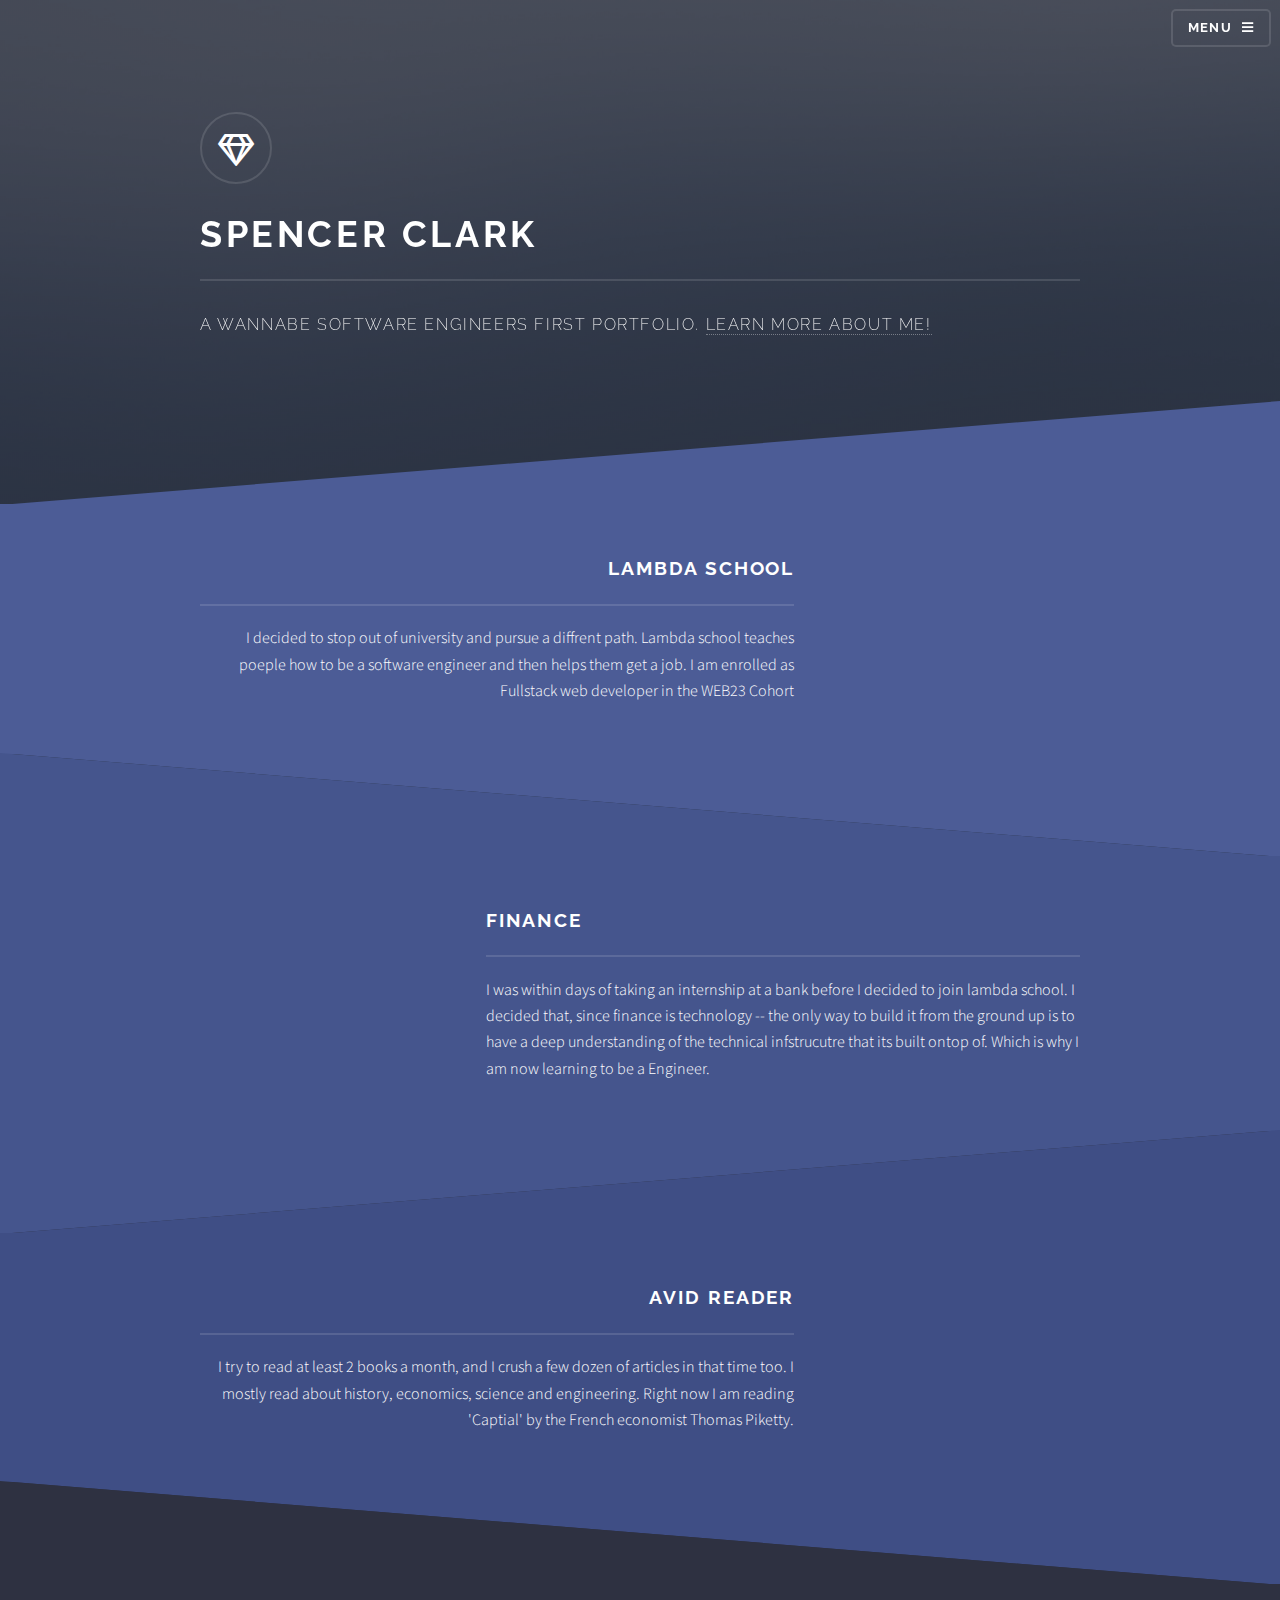
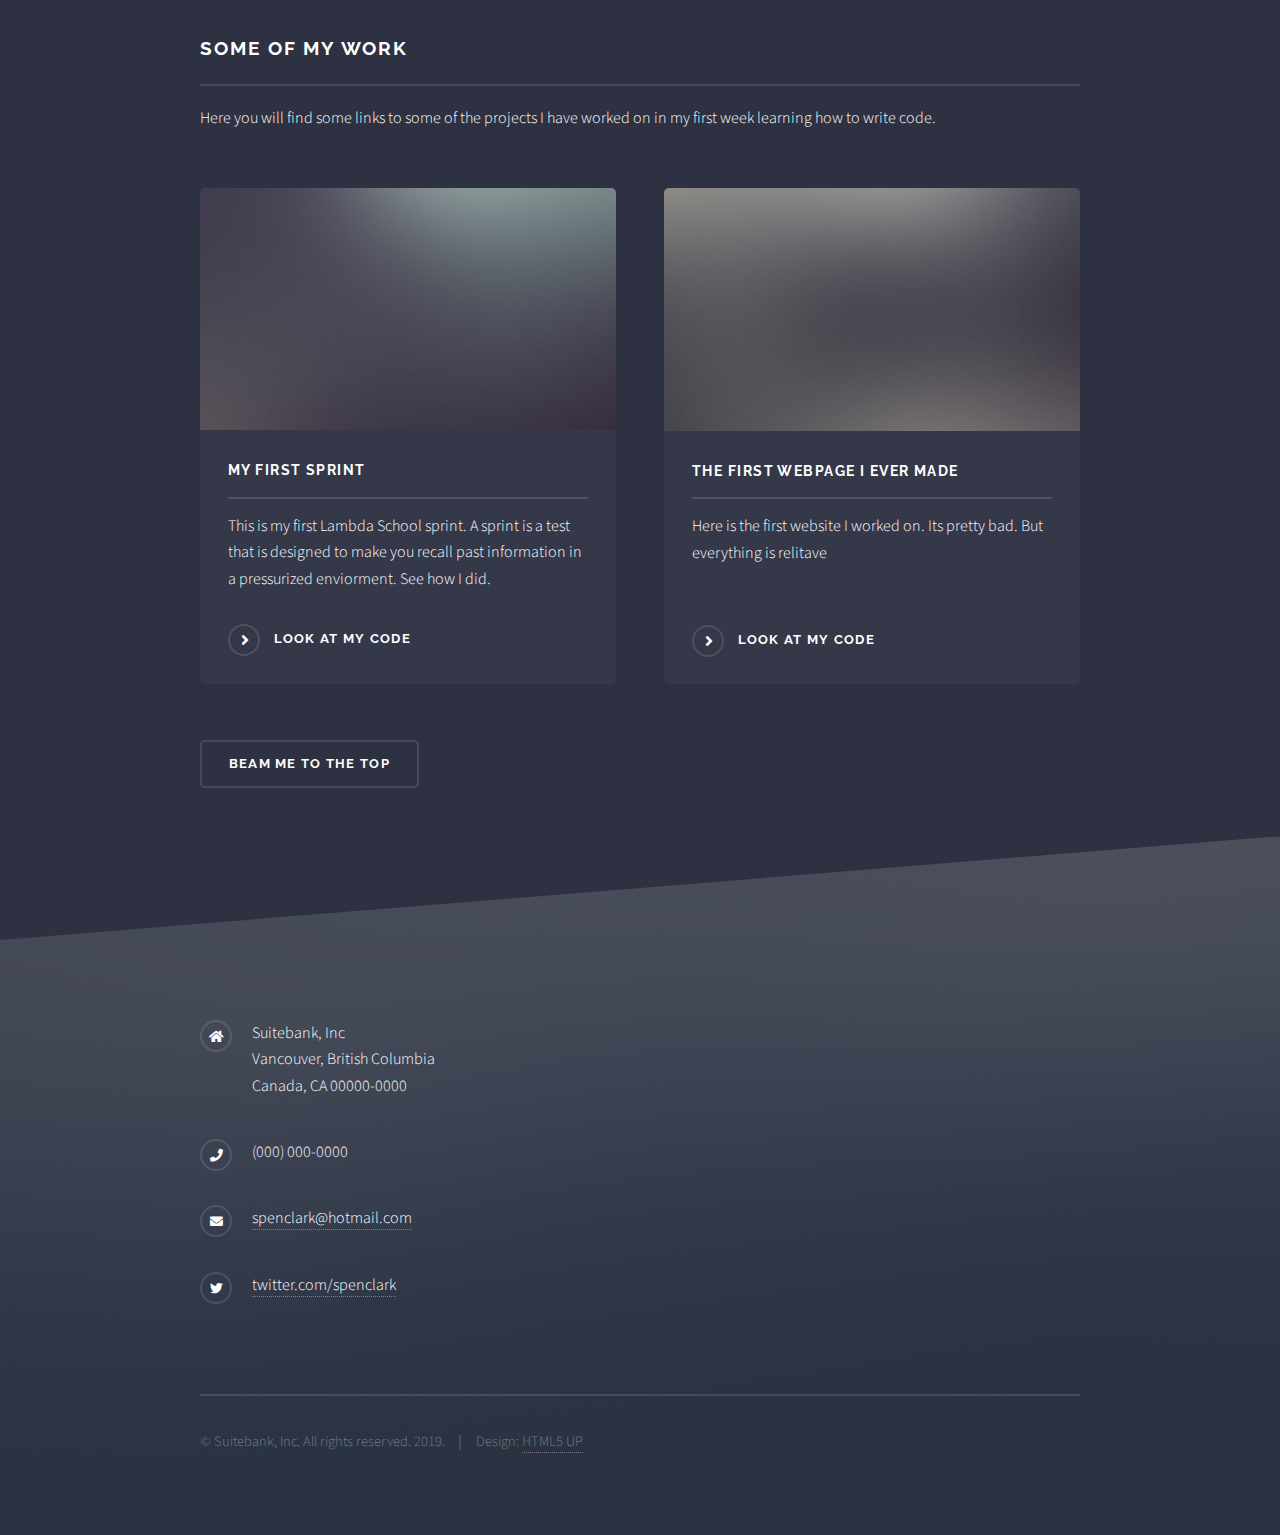
==== commit b37e7939: "picture update" ====
--- a/index.html
+++ b/index.html
@@ -42,7 +42,7 @@
 						<!-- One -->
 							<section id="one" class="wrapper spotlight style1">
 								<div class="inner">
-									<a id="learn" class="image"><img src="images/pic01.jpg" alt="" /></a>
+									<a id="learn" class="image"><img src="https://images.pexels.com/photos/207697/pexels-photo-207697.jpeg?auto=compress&cs=tinysrgb&dpr=1&w=500" alt="" /></a>
 									<div class="content">
 										<h2 class="major">Lambda School</h2>
 										<p>I decided to stop out of university and pursue a diffrent path. Lambda school teaches poeple how to be a software engineer and then helps them get a job. I am enrolled as Fullstack web developer in the WEB23 Cohort</p>
@@ -54,7 +54,7 @@
 						<!-- Two -->
 							<section id="two" class="wrapper alt spotlight style2">
 								<div class="inner">
-									<a href="#" class="image"><img src="images/pic02.jpg" alt="" /></a>
+									<a href="#" class="image"><img src="https://images.pexels.com/photos/159888/pexels-photo-159888.jpeg?auto=compress&cs=tinysrgb&dpr=2&h=750&w=1260" alt="" /></a>
 									<div class="content">
 										<h2 class="major">Finance</h2>
 										<p>I was within days of taking an internship at a bank before I decided to join lambda school. I decided that, since finance is technology -- the only way to build it from the ground up is to have a deep understanding of the technical infstrucutre that its built ontop of. Which is why I am now learning to be a Engineer.  </p>
@@ -65,7 +65,7 @@
 						<!-- Three -->
 							<section id="three" class="wrapper spotlight style3">
 								<div class="inner">
-									<a href="#" class="image"><img src="images/pic03.jpg" alt="" /></a>
+									<a href="#" class="image"><img src="https://images.pexels.com/photos/159866/books-book-pages-read-literature-159866.jpeg?auto=compress&cs=tinysrgb&dpr=3&h=750&w=1260" alt="" /></a>
 									<div class="content">
 										<h2 class="major">Avid Reader</h2>
 										<p>I try to read at least 2 books a month, and I crush a few dozen of articles in that time too. I mostly read about history, economics, science and engineering. Right now I am reading 'Captial' by the French economist Thomas Piketty.</p>									</div>
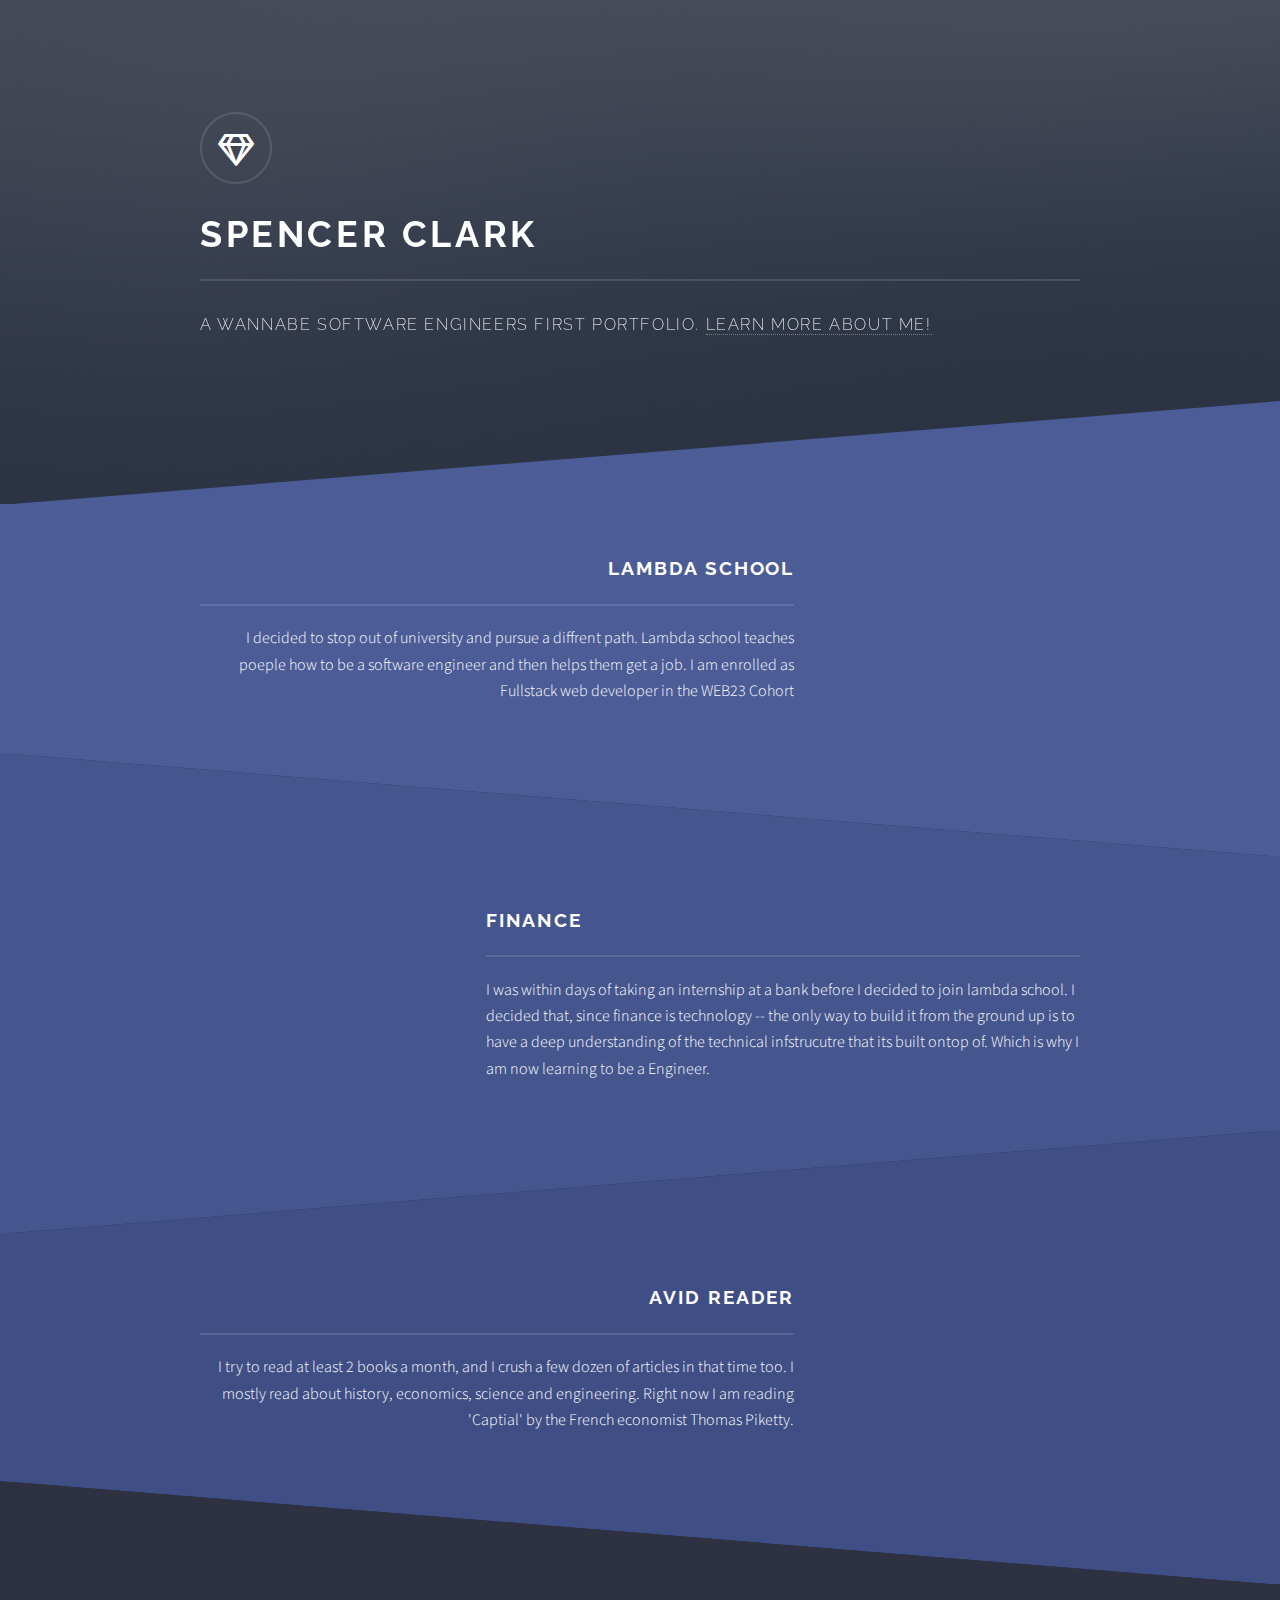
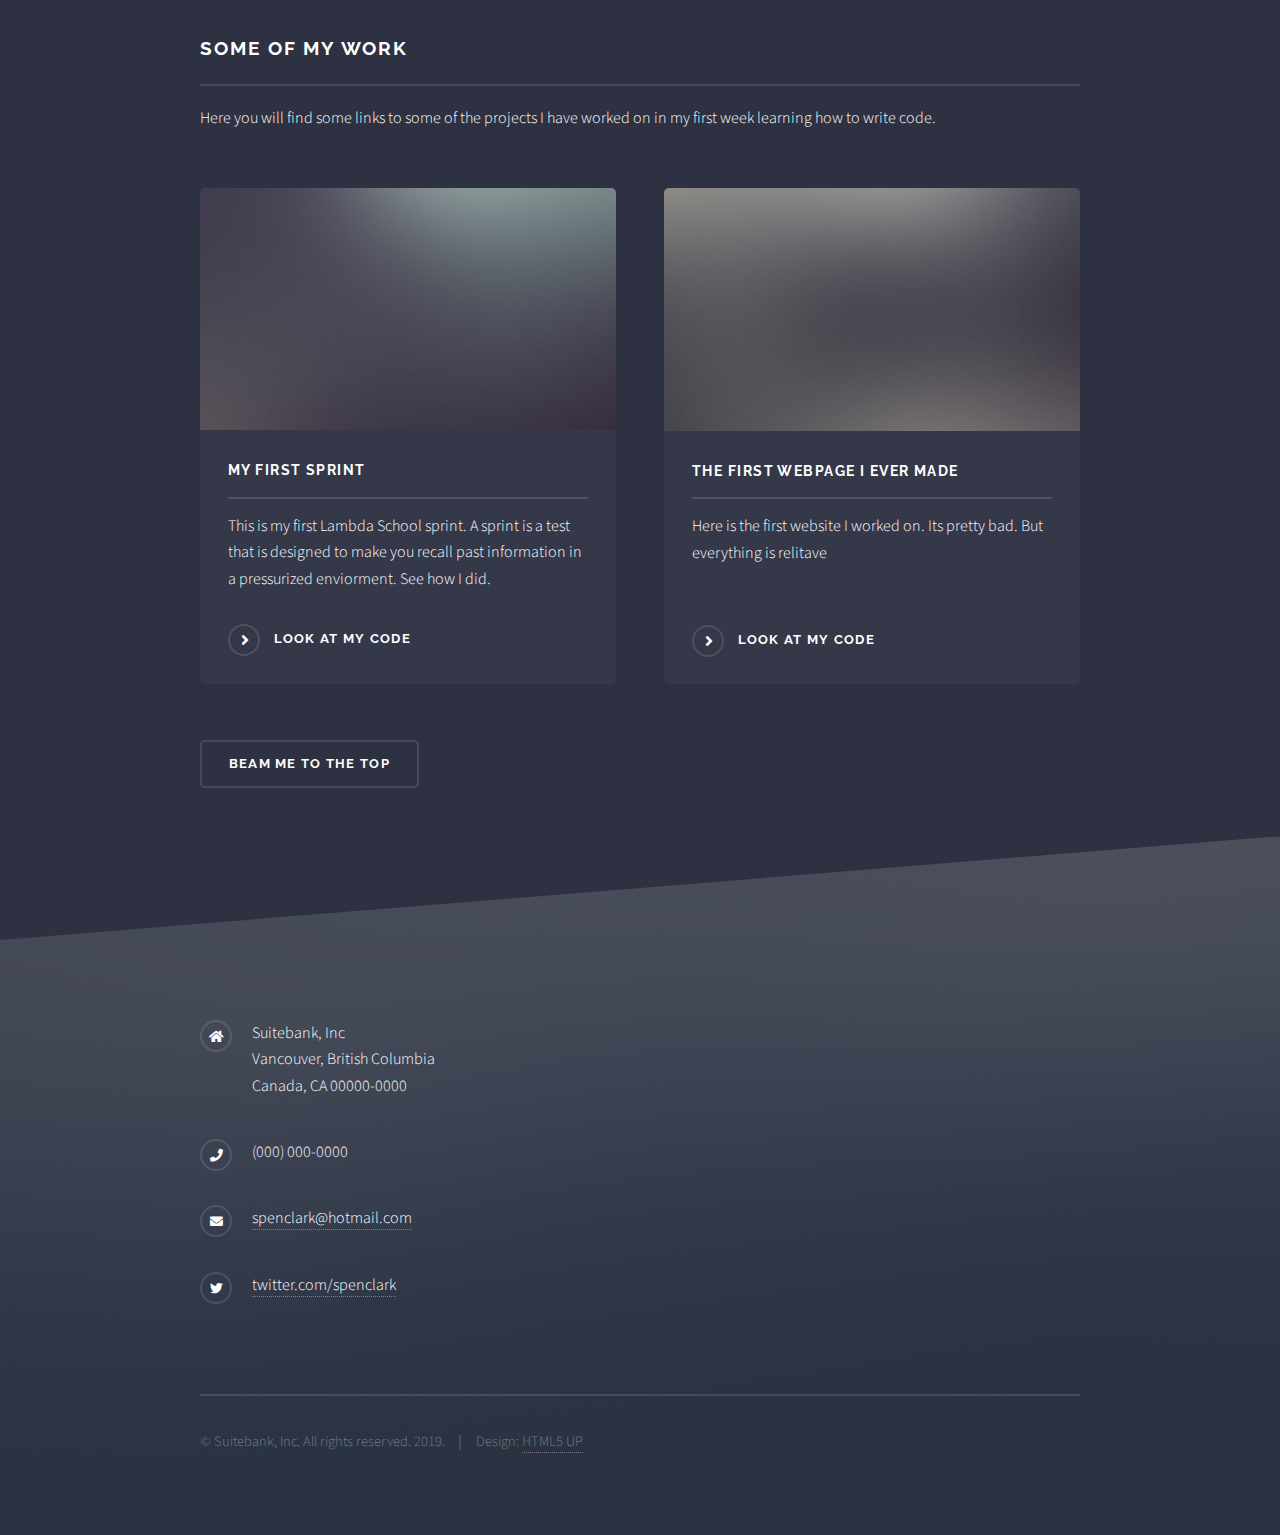
==== commit aa281f17: "stretch edits" ====
--- a/index.html
+++ b/index.html
@@ -18,12 +18,12 @@
 			<div id="page-wrapper">
 
 				<!-- Header -->
-					<header id="header" class="alt">
+					<!-- <header id="header" class="alt">
 						<h1><a href="index.html">Spencer Clark</a></h1>
 						<nav>
 							<a href="#menu">Menu</a>
 						</nav>
-					</header>
+					</header> -->
 
 				<!-- Menu -->
 					
--- a/assets/css/main.css
+++ b/assets/css/main.css
@@ -1,10 +1,10 @@
 @import url(fontawesome-all.min.css);
 @import url("https://fonts.googleapis.com/css?family=Raleway:200,700|Source+Sans+Pro:300,600,300italic,600italic");
 
-/*
-	Solid State by HTML5 UP
-	html5up.net | @ajlkn
-	Free for personal and commercial use under the CCA 3.0 license (html5up.net/license)
+/*
+	Solid State by HTML5 UP
+	html5up.net | @ajlkn
+	Free for personal and commercial use under the CCA 3.0 license (html5up.net/license)
 */
 
 html, body, div, span, applet, object,
@@ -101,11 +101,11 @@
 	body {
 		background-color: #2e3141;
 		background-image: linear-gradient(to top, rgba(46, 49, 65, 0.8), rgba(46, 49, 65, 0.8)), url("../../images/bg.jpg");
-		background-size: auto,+		background-size: auto,
  cover;
-		background-attachment: fixed,+		background-attachment: fixed,
  fixed;
-		background-position: center,+		background-position: center,
  center;
 	}
 
@@ -2416,6 +2416,7 @@
 		border: 0;
 		display: inline-block;
 		position: relative;
+		
 	}
 
 		.image img {
@@ -3467,9 +3468,9 @@
 				padding: 7em 0 8.25em 0 ;
 				background-color: #2e3141;
 				background-image: linear-gradient(to top, rgba(46, 49, 65, 0.8), rgba(46, 49, 65, 0.8)), url("../../images/bg.jpg");
-				background-size: auto,+				background-size: auto,
  cover;
-				background-position: center,+				background-position: center,
  center;
 				margin-bottom: -6.5em;
 			}
@@ -3579,9 +3580,9 @@
 			padding: 9em 0 6.25em 0 ;
 			background-color: #2e3141;
 			background-image: linear-gradient(to top, rgba(46, 49, 65, 0.8), rgba(46, 49, 65, 0.8)), url("../../images/bg.jpg");
-			background-size: auto,+			background-size: auto,
  cover;
-			background-position: center,+			background-position: center,
  0% 30%;
 			margin-bottom: -6.5em;
 		}
@@ -3592,9 +3593,9 @@
 
 		#wrapper > header {
 			padding: 11em 3em 7.375em 3em ;
-			background-size: auto,+			background-size: auto,
  cover;
-			background-position: center,+			background-position: center,
  0% 0%;
 			margin-bottom: -4.75em;
 		}
@@ -3609,7 +3610,7 @@
 
 		#wrapper > header {
 			padding: 6.5em 2em 3em 2em ;
-			background-size: auto,+			background-size: auto,
  125%;
 			margin-bottom: -2.5em;
 		}
@@ -4072,9 +4073,9 @@
 		#footer {
 			background-color: #2e3141;
 			background-image: linear-gradient(to top, rgba(46, 49, 65, 0.8), rgba(46, 49, 65, 0.8)), url("../../images/bg.jpg");
-			background-size: auto,+			background-size: auto,
  cover;
-			background-position: center,+			background-position: center,
  center;
 			margin-top: -6.5em;
 			padding-top: 6.5em;
